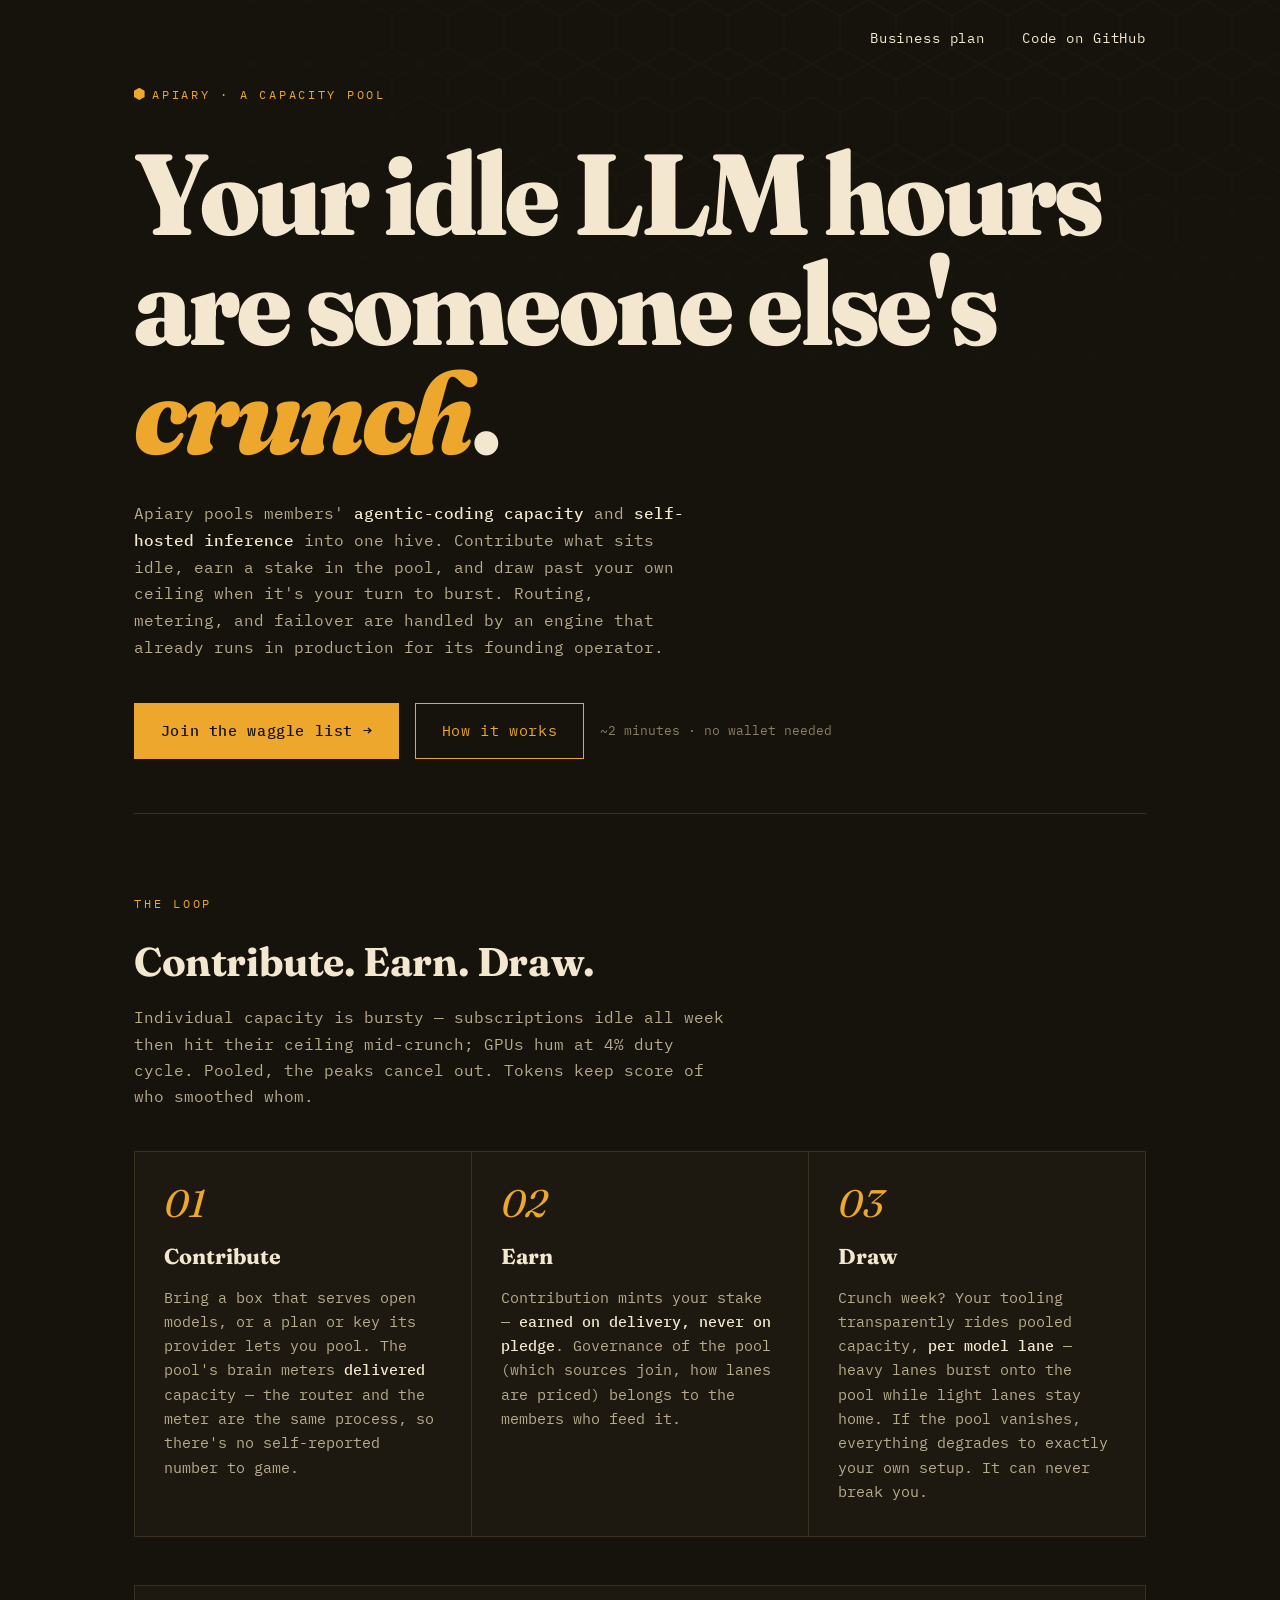
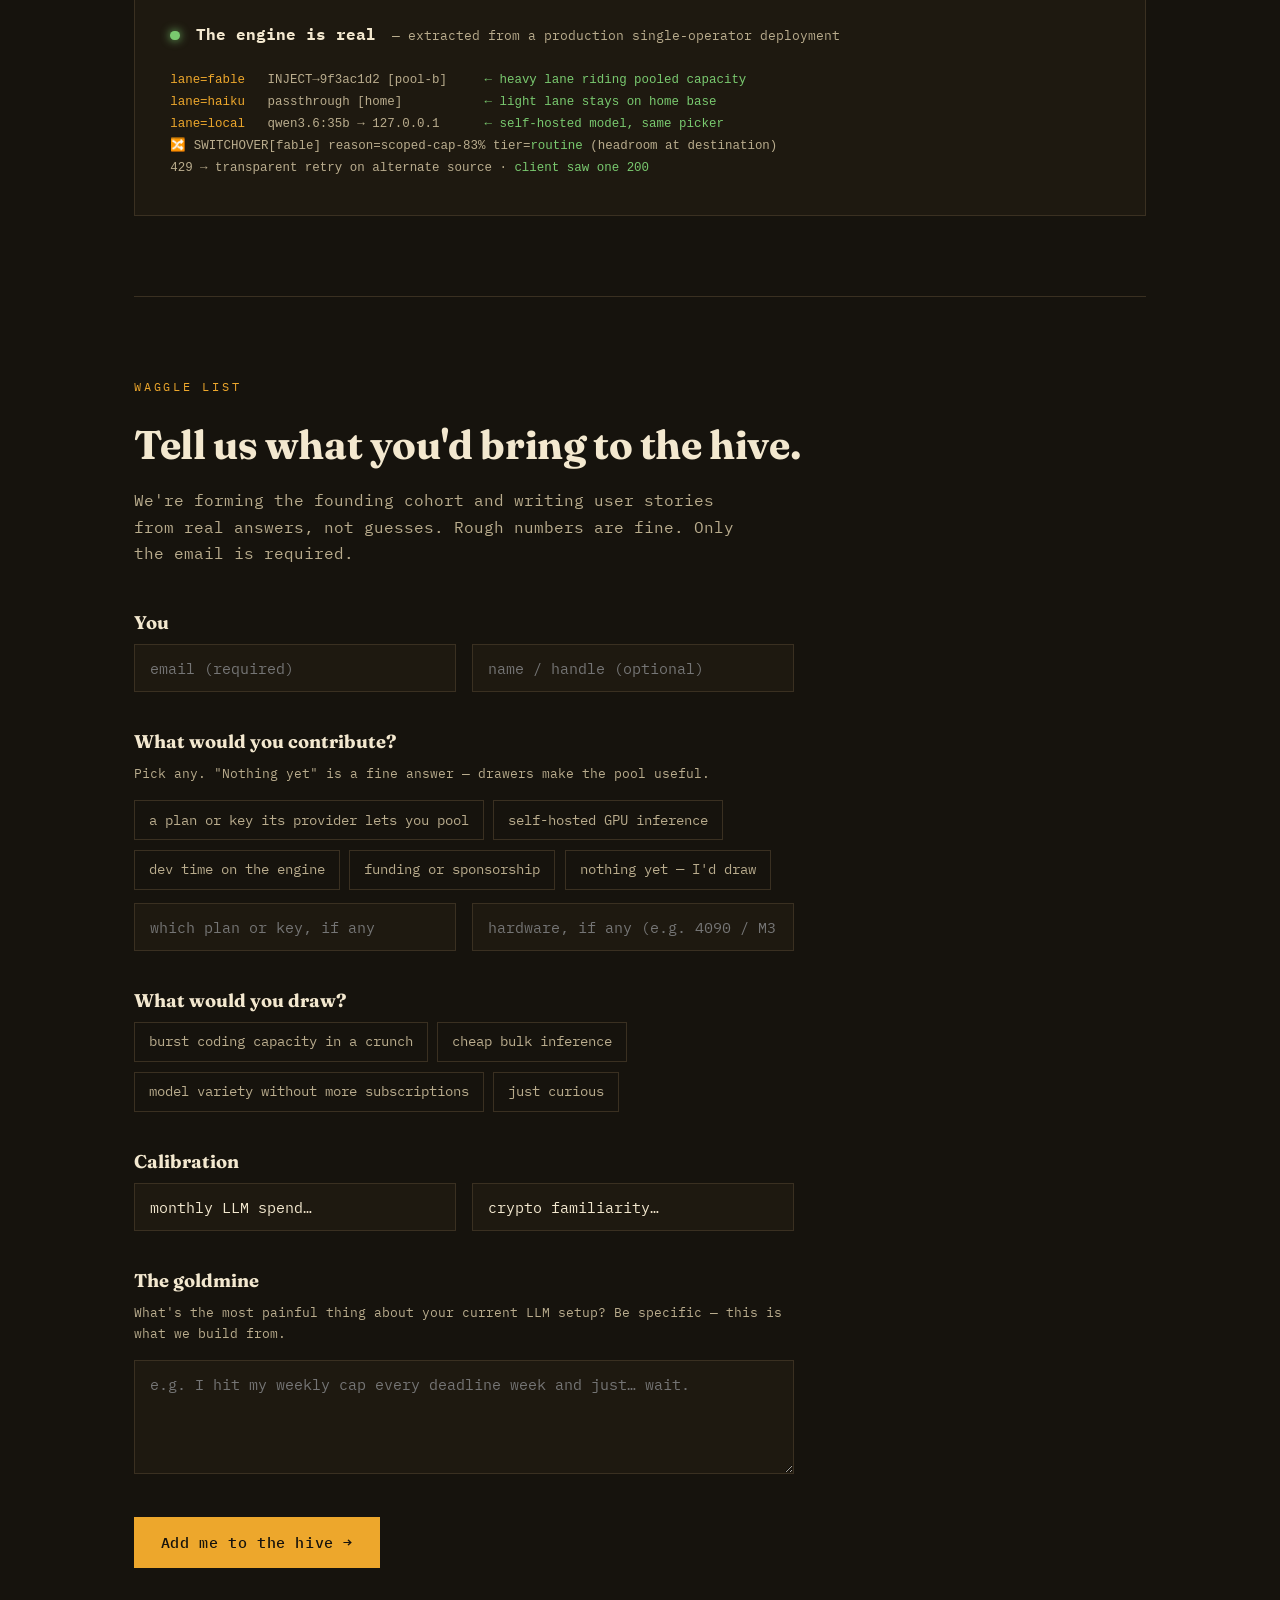
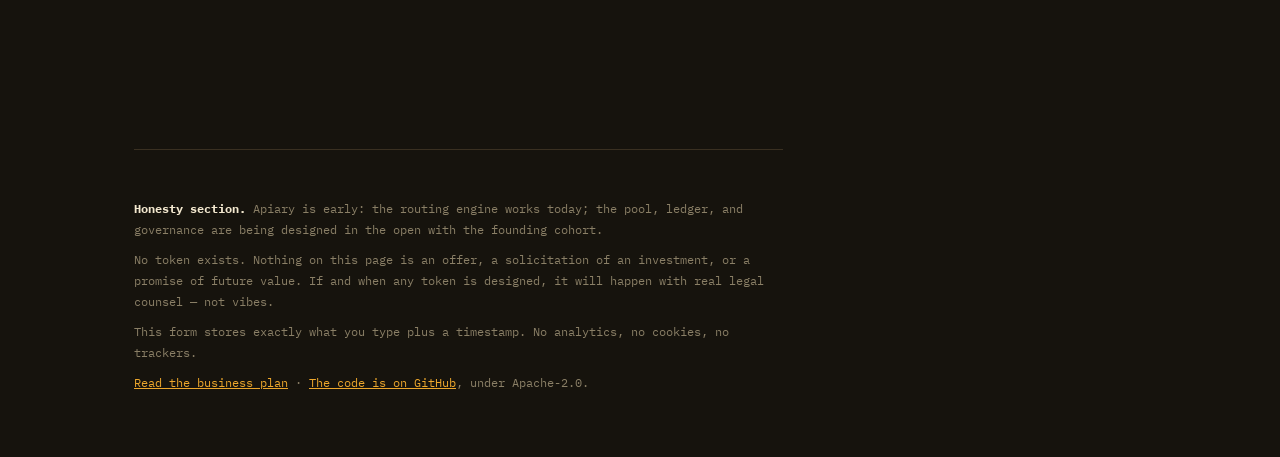
==== site/static/index.html @ db89cf35 "site: a link-preview card for each page, molten honey on dark comb Home and the business plan each g" ====
<!doctype html>
<html lang="en">
<head>
<meta charset="utf-8">
<meta name="viewport" content="width=device-width, initial-scale=1">
<title>Apiary — pooled LLM capacity, owned by the hive</title>
<meta name="description" content="Contribute agentic-coding capacity or self-hosted inference. Earn a stake in the pool. Draw when you need to burst.">
<link rel="canonical" href="https://apiary.wtf/">
<meta property="og:site_name" content="Apiary">
<meta property="og:url" content="https://apiary.wtf/">
<meta property="og:title" content="Apiary — pooled LLM capacity, owned by the hive">
<meta property="og:description" content="Contribute agentic-coding capacity or self-hosted inference. Earn a stake in the pool. Draw when you need to burst.">
<meta property="og:type" content="website">
<meta property="og:image" content="https://apiary.wtf/og/home.jpg">
<meta property="og:image:width" content="1200">
<meta property="og:image:height" content="630">
<meta property="og:image:alt" content="“Your idle LLM hours are someone else’s crunch.” Apiary, over molten honey pouring through a dark honeycomb.">
<meta name="twitter:card" content="summary_large_image">
<link rel="preconnect" href="https://fonts.googleapis.com">
<link rel="preconnect" href="https://fonts.gstatic.com" crossorigin>
<link href="https://fonts.googleapis.com/css2?family=Fraunces:opsz,wght,SOFT,WONK@9..144,400..900,50,1&family=IBM+Plex+Mono:ital,wght@0,400;0,500;1,400&display=swap" rel="stylesheet">
<link rel="icon" href="data:image/svg+xml,<svg xmlns='http://www.w3.org/2000/svg' viewBox='0 0 100 100'><polygon points='50 3 93 27 93 73 50 97 7 73 7 27' fill='%23eda72c'/></svg>">
<style>
:root{
  --wax:#16130d;
  --comb:#1e1910;
  --line:#3a3021;
  --honey:#eda72c;
  --honey-hot:#ffc65c;
  --cream:#f3e8cf;
  --cream-dim:#b9ac8d;
  --danger:#e0603a;
  --mono:"IBM Plex Mono",ui-monospace,monospace;
  --serif:"Fraunces",Georgia,serif;
}
*{box-sizing:border-box;margin:0;padding:0}
html{scroll-behavior:smooth}
body{
  background:var(--wax);
  color:var(--cream);
  font-family:var(--mono);
  font-size:16px;
  line-height:1.65;
  -webkit-font-smoothing:antialiased;
  overflow-x:hidden;
}
/* faint honeycomb field behind everything */
body::before{
  content:"";position:fixed;inset:0;z-index:0;pointer-events:none;
  background-image:url("data:image/svg+xml,%3Csvg xmlns='http://www.w3.org/2000/svg' width='56' height='97' viewBox='0 0 56 97'%3E%3Cg fill='none' stroke='%23eda72c' stroke-opacity='0.055' stroke-width='1'%3E%3Cpath d='M28 0 56 16v32L28 64 0 48V16zM28 64l28 16v32M28 64 0 80v32'/%3E%3C/g%3E%3C/svg%3E");
  background-size:56px 97px;
  mask-image:radial-gradient(120% 90% at 70% 0%,#000 0%,transparent 70%);
  -webkit-mask-image:radial-gradient(120% 90% at 70% 0%,#000 0%,transparent 70%);
}
main{position:relative;z-index:1;max-width:1060px;margin:0 auto;padding:0 24px}
a{color:var(--honey)}
::selection{background:var(--honey);color:var(--wax)}

/* ---------- hero ---------- */
header{padding:9vh 0 6vh;position:relative}
.top-links{position:absolute;top:1.05rem;right:0;display:flex;gap:2.3rem}
.top-links a{color:var(--cream);text-decoration:none;font-size:.9rem;letter-spacing:.06em;padding:.6rem 0;white-space:nowrap}
.top-links a:hover{color:var(--honey)}
@media(max-width:640px){.top-links{gap:1.4rem}}
@media(max-width:400px){.top-links{gap:1rem}.top-links a{font-size:.8rem}}
.kicker{
  display:inline-flex;align-items:center;gap:.6em;
  font-size:.78rem;letter-spacing:.22em;text-transform:uppercase;color:var(--honey);
  margin-bottom:2.2rem;
}
.kicker::before{content:"";display:inline-block;width:.85em;height:.98em;
  background:var(--honey);
  clip-path:polygon(50% 0,100% 25%,100% 75%,50% 100%,0 75%,0 25%);}
h1{
  font-family:var(--serif);
  font-variation-settings:"opsz" 144,"SOFT" 50,"WONK" 1;
  font-weight:850;
  font-size:clamp(3.4rem,9.5vw,7.2rem);
  line-height:.95;letter-spacing:-.02em;
  color:var(--cream);
}
h1 em{font-style:italic;color:var(--honey)}
.sub{
  max-width:34em;margin-top:2rem;color:var(--cream-dim);font-size:1.02rem;
}
.sub strong{color:var(--cream);font-weight:500}
.cta-row{margin-top:2.6rem;display:flex;gap:1rem;flex-wrap:wrap;align-items:center}
.btn{
  font-family:var(--mono);font-size:.95rem;letter-spacing:.04em;
  padding:.95em 1.7em;border:1px solid var(--honey);cursor:pointer;
  text-decoration:none;display:inline-block;
  transition:transform .15s ease,box-shadow .15s ease,background .15s ease;
}
.btn-fill{background:var(--honey);color:var(--wax);font-weight:500}
.btn-fill:hover{background:var(--honey-hot);transform:translateY(-2px);box-shadow:0 6px 24px rgba(237,167,44,.28)}
.btn-ghost{color:var(--honey);background:transparent}
.btn-ghost:hover{background:rgba(237,167,44,.08)}
.hero-note{font-size:.8rem;color:var(--smoke, #8a7f66)}

/* staggered reveal */
.reveal{opacity:0;transform:translateY(14px);animation:rise .7s cubic-bezier(.2,.7,.2,1) forwards}
@keyframes rise{to{opacity:1;transform:none}}
.d1{animation-delay:.05s}.d2{animation-delay:.18s}.d3{animation-delay:.31s}.d4{animation-delay:.44s}

/* ---------- section scaffolding ---------- */
section{padding:5rem 0;border-top:1px solid var(--line)}
h2{
  font-family:var(--serif);font-weight:700;font-size:clamp(1.7rem,3.6vw,2.5rem);
  letter-spacing:-.01em;margin-bottom:.6rem;
}
.section-tag{font-size:.72rem;letter-spacing:.24em;text-transform:uppercase;color:var(--honey);margin-bottom:1rem}
.lede{color:var(--cream-dim);max-width:38em;margin-bottom:2.6rem}

/* ---------- how it works: three cells ---------- */
.cells{display:grid;grid-template-columns:repeat(auto-fit,minmax(260px,1fr));gap:1px;background:var(--line);border:1px solid var(--line)}
.cell{background:var(--comb);padding:2rem 1.8rem;position:relative;transition:background .2s}
.cell:hover{background:#241d11}
.cell .num{
  font-family:var(--serif);font-style:italic;font-size:2.4rem;color:var(--honey);
  line-height:1;display:block;margin-bottom:1rem;
}
.cell h3{font-family:var(--serif);font-size:1.35rem;font-weight:700;margin-bottom:.7rem}
.cell p{font-size:.92rem;color:var(--cream-dim)}
.cell p b{color:var(--cream);font-weight:500}

/* ---------- engine strip ---------- */
.engine{background:var(--comb);border:1px solid var(--line);padding:2.2rem;margin-top:3rem}
.engine-head{display:flex;align-items:baseline;gap:1em;flex-wrap:wrap;margin-bottom:1.4rem}
.engine-head .led{width:.6em;height:.6em;border-radius:50%;background:#79c96f;box-shadow:0 0 10px #79c96f;display:inline-block;animation:pulse 2.4s infinite}
@keyframes pulse{50%{opacity:.45}}
.engine pre{
  font-size:.78rem;line-height:1.75;color:var(--cream-dim);overflow-x:auto;
}
.engine pre b{color:var(--honey);font-weight:500}
.engine pre i{color:#79c96f;font-style:normal}

/* ---------- form ---------- */
form{max-width:660px}
fieldset{border:0;margin-bottom:2.2rem}
legend{
  font-family:var(--serif);font-size:1.15rem;font-weight:700;margin-bottom:.35rem;color:var(--cream);
}
.hint{font-size:.8rem;color:var(--cream-dim);margin-bottom:1rem}
input[type=email],input[type=text],textarea,select{
  width:100%;background:var(--comb);border:1px solid var(--line);color:var(--cream);
  font-family:var(--mono);font-size:.95rem;padding:.85em 1em;outline:none;
  transition:border-color .15s;border-radius:0;appearance:none;
}
textarea{min-height:7.5em;resize:vertical}
input:focus,textarea:focus,select:focus{border-color:var(--honey)}
.choices{display:flex;flex-wrap:wrap;gap:.6rem}
.choices label{
  border:1px solid var(--line);padding:.55em 1em;cursor:pointer;font-size:.87rem;
  color:var(--cream-dim);user-select:none;transition:all .12s;display:inline-flex;gap:.5em;align-items:center;
}
.choices label:hover{border-color:var(--honey);color:var(--cream)}
.choices input{position:absolute;opacity:0;pointer-events:none}
.choices label:has(input:checked){background:var(--honey);border-color:var(--honey);color:var(--wax);font-weight:500}
.grid2{display:grid;grid-template-columns:1fr 1fr;gap:1rem}
@media(max-width:640px){.grid2{grid-template-columns:1fr}}
.form-msg{margin-top:1rem;font-size:.9rem;min-height:1.5em}
.form-msg.err{color:var(--danger)}
.form-msg.ok{color:#79c96f}
.hp{position:absolute;left:-9999px;opacity:0}

/* thanks card swap */
#thanks{display:none;border:1px solid var(--honey);background:var(--comb);padding:2.4rem;max-width:660px}
#thanks h3{font-family:var(--serif);font-size:1.6rem;color:var(--honey);margin-bottom:.8rem}
#thanks p{color:var(--cream-dim)}

/* ---------- footer ---------- */
footer{border-top:1px solid var(--line);padding:3rem 0 4rem;margin-top:4rem;font-size:.78rem;color:#8a7f66;max-width:52em}
footer p+p{margin-top:.8em}
</style>
</head>
<body>
<main>
  <header>
    <nav class="top-links reveal d1" aria-label="Site">
      <a href="/plan/">Business plan</a>
      <a href="https://github.com/antialias/apiary">Code on GitHub</a>
    </nav>
    <div class="kicker reveal d1">apiary · a capacity pool</div>
    <h1 class="reveal d2">Your idle LLM hours are someone else's <em>crunch</em>.</h1>
    <p class="sub reveal d3">
      Apiary pools members' <strong>agentic-coding capacity</strong> and
      <strong>self-hosted inference</strong> into one hive. Contribute what
      sits idle, earn a stake in the pool, and draw past your own ceiling when
      it's your turn to burst. Routing, metering, and failover are handled by
      an engine that already runs in production for its founding operator.
    </p>
    <div class="cta-row reveal d4">
      <a class="btn btn-fill" href="#join">Join the waggle list →</a>
      <a class="btn btn-ghost" href="#how">How it works</a>
      <span class="hero-note">~2 minutes · no wallet needed</span>
    </div>
  </header>

  <section id="how">
    <div class="section-tag">the loop</div>
    <h2>Contribute. Earn. Draw.</h2>
    <p class="lede">Individual capacity is bursty — subscriptions idle all week
    then hit their ceiling mid-crunch; GPUs hum at 4% duty cycle. Pooled, the
    peaks cancel out. Tokens keep score of who smoothed whom.</p>
    <div class="cells">
      <div class="cell">
        <span class="num">01</span>
        <h3>Contribute</h3>
        <p>Bring a box that serves open models, or a plan or key its provider lets you pool.
        The pool's brain meters <b>delivered</b> capacity — the router and the
        meter are the same process, so there's no self-reported number to game.</p>
      </div>
      <div class="cell">
        <span class="num">02</span>
        <h3>Earn</h3>
        <p>Contribution mints your stake — <b>earned on delivery, never on
        pledge</b>. Governance of the pool (which sources join, how lanes are
        priced) belongs to the members who feed it.</p>
      </div>
      <div class="cell">
        <span class="num">03</span>
        <h3>Draw</h3>
        <p>Crunch week? Your tooling transparently rides pooled capacity,
        <b>per model lane</b> — heavy lanes burst onto the pool while light
        lanes stay home. If the pool vanishes, everything degrades to exactly
        your own setup. It can never break you.</p>
      </div>
    </div>

    <div class="engine">
      <div class="engine-head">
        <span class="led"></span>
        <strong>The engine is real</strong>
        <span style="color:var(--cream-dim);font-size:.8rem">— extracted from a production single-operator deployment</span>
      </div>
      <pre>
<b>lane=fable</b>   INJECT→9f3ac1d2 [pool-b]     <i>← heavy lane riding pooled capacity</i>
<b>lane=haiku</b>   passthrough [home]           <i>← light lane stays on home base</i>
<b>lane=local</b>   qwen3.6:35b → 127.0.0.1      <i>← self-hosted model, same picker</i>
🔀 SWITCHOVER[fable] reason=scoped-cap-83% tier=<i>routine</i> (headroom at destination)
429 → transparent retry on alternate source · <i>client saw one 200</i></pre>
    </div>
  </section>

  <section id="join">
    <div class="section-tag">waggle list</div>
    <h2>Tell us what you'd bring to the hive.</h2>
    <p class="lede">We're forming the founding cohort and writing user stories
    from real answers, not guesses. Rough numbers are fine. Only the email is
    required.</p>

    <form id="f" novalidate>
      <fieldset>
        <legend>You</legend>
        <div class="grid2">
          <input type="email" name="email" placeholder="email (required)" required autocomplete="email">
          <input type="text" name="handle" placeholder="name / handle (optional)">
        </div>
        <input class="hp" type="text" name="website" tabindex="-1" autocomplete="off">
      </fieldset>

      <fieldset>
        <legend>What would you contribute?</legend>
        <p class="hint">Pick any. "Nothing yet" is a fine answer — drawers make the pool useful.</p>
        <div class="choices" data-name="contribute">
          <label><input type="checkbox" value="coding-plan">a plan or key its provider lets you pool</label>
          <label><input type="checkbox" value="gpu">self-hosted GPU inference</label>
          <label><input type="checkbox" value="dev-time">dev time on the engine</label>
          <label><input type="checkbox" value="funding">funding or sponsorship</label>
          <label><input type="checkbox" value="none">nothing yet — I'd draw</label>
        </div>
        <div class="grid2" style="margin-top:.8rem">
          <input type="text" name="plan_tier" placeholder="which plan or key, if any">
          <input type="text" name="hardware" placeholder="hardware, if any (e.g. 4090 / M3 Max 48GB)">
        </div>
      </fieldset>

      <fieldset>
        <legend>What would you draw?</legend>
        <div class="choices" data-name="draw">
          <label><input type="checkbox" value="burst-coding">burst coding capacity in a crunch</label>
          <label><input type="checkbox" value="bulk-inference">cheap bulk inference</label>
          <label><input type="checkbox" value="model-variety">model variety without more subscriptions</label>
          <label><input type="checkbox" value="curious">just curious</label>
        </div>
      </fieldset>

      <fieldset>
        <legend>Calibration</legend>
        <div class="grid2">
          <select name="spend">
            <option value="">monthly LLM spend…</option>
            <option>$0</option><option>&lt;$25</option><option>$25–100</option>
            <option>$100–300</option><option>$300+</option>
          </select>
          <select name="crypto">
            <option value="">crypto familiarity…</option>
            <option>none — and keep it that way</option>
            <option>held some, never used a dapp</option>
            <option>comfortable with wallets</option>
            <option>I deploy contracts</option>
          </select>
        </div>
      </fieldset>

      <fieldset>
        <legend>The goldmine</legend>
        <p class="hint">What's the most painful thing about your current LLM setup? Be specific — this is what we build from.</p>
        <textarea name="pain" placeholder="e.g. I hit my weekly cap every deadline week and just… wait."></textarea>
      </fieldset>

      <button class="btn btn-fill" type="submit">Add me to the hive →</button>
      <div class="form-msg" id="msg" role="status"></div>
    </form>

    <div id="thanks">
      <h3>You're on the list. 🐝</h3>
      <p>We'll write to you when the founding cohort forms. Until then, the
      engine keeps humming — and your answers just became a user story.</p>
    </div>
  </section>

  <footer>
    <p><strong style="color:var(--cream)">Honesty section.</strong> Apiary is
    early: the routing engine works today; the pool, ledger, and governance are
    being designed in the open with the founding cohort.</p>
    <p>No token exists. Nothing on this page is an offer, a solicitation of an
    investment, or a promise of future value. If and when any token is
    designed, it will happen with real legal counsel — not vibes.</p>
    <p>This form stores exactly what you type plus a timestamp. No analytics,
    no cookies, no trackers.</p>
    <p><a href="/plan/">Read the business plan</a> · <a href="https://github.com/antialias/apiary">The code is on GitHub</a>, under Apache-2.0.</p>
  </footer>
</main>

<script>
const f=document.getElementById('f'),msg=document.getElementById('msg');
// A link like /?want=gpu#join (from the plan page) ticks that choice.
const want=new URLSearchParams(location.search).get('want');
if(want){const box=f.querySelector(`.choices input[value="${CSS.escape(want)}"]`);if(box)box.checked=true}
f.addEventListener('submit',async e=>{
  e.preventDefault();msg.className='form-msg';msg.textContent='';
  const fd=new FormData(f);
  const checks=n=>[...f.querySelectorAll(`[data-name=${n}] input:checked`)].map(i=>i.value);
  const body={
    email:fd.get('email')||'',handle:fd.get('handle')||'',
    contribute:checks('contribute'),draw:checks('draw'),
    plan_tier:fd.get('plan_tier')||'',hardware:fd.get('hardware')||'',
    spend:fd.get('spend')||'',crypto:fd.get('crypto')||'',
    pain:fd.get('pain')||'',website:fd.get('website')||''
  };
  if(!/.+@.+\..+/.test(body.email)){msg.textContent='a real email is the one thing we need';msg.classList.add('err');return}
  try{
    const r=await fetch('/signup',{method:'POST',headers:{'Content-Type':'application/json'},body:JSON.stringify(body)});
    if(r.status===201||r.status===202){f.style.display='none';document.getElementById('thanks').style.display='block';
      document.getElementById('thanks').scrollIntoView({behavior:'smooth',block:'center'});}
    else{msg.textContent=await r.text()||'something went sideways — try again';msg.classList.add('err')}
  }catch(_){msg.textContent='network hiccup — try again';msg.classList.add('err')}
});
</script>
</body>
</html>
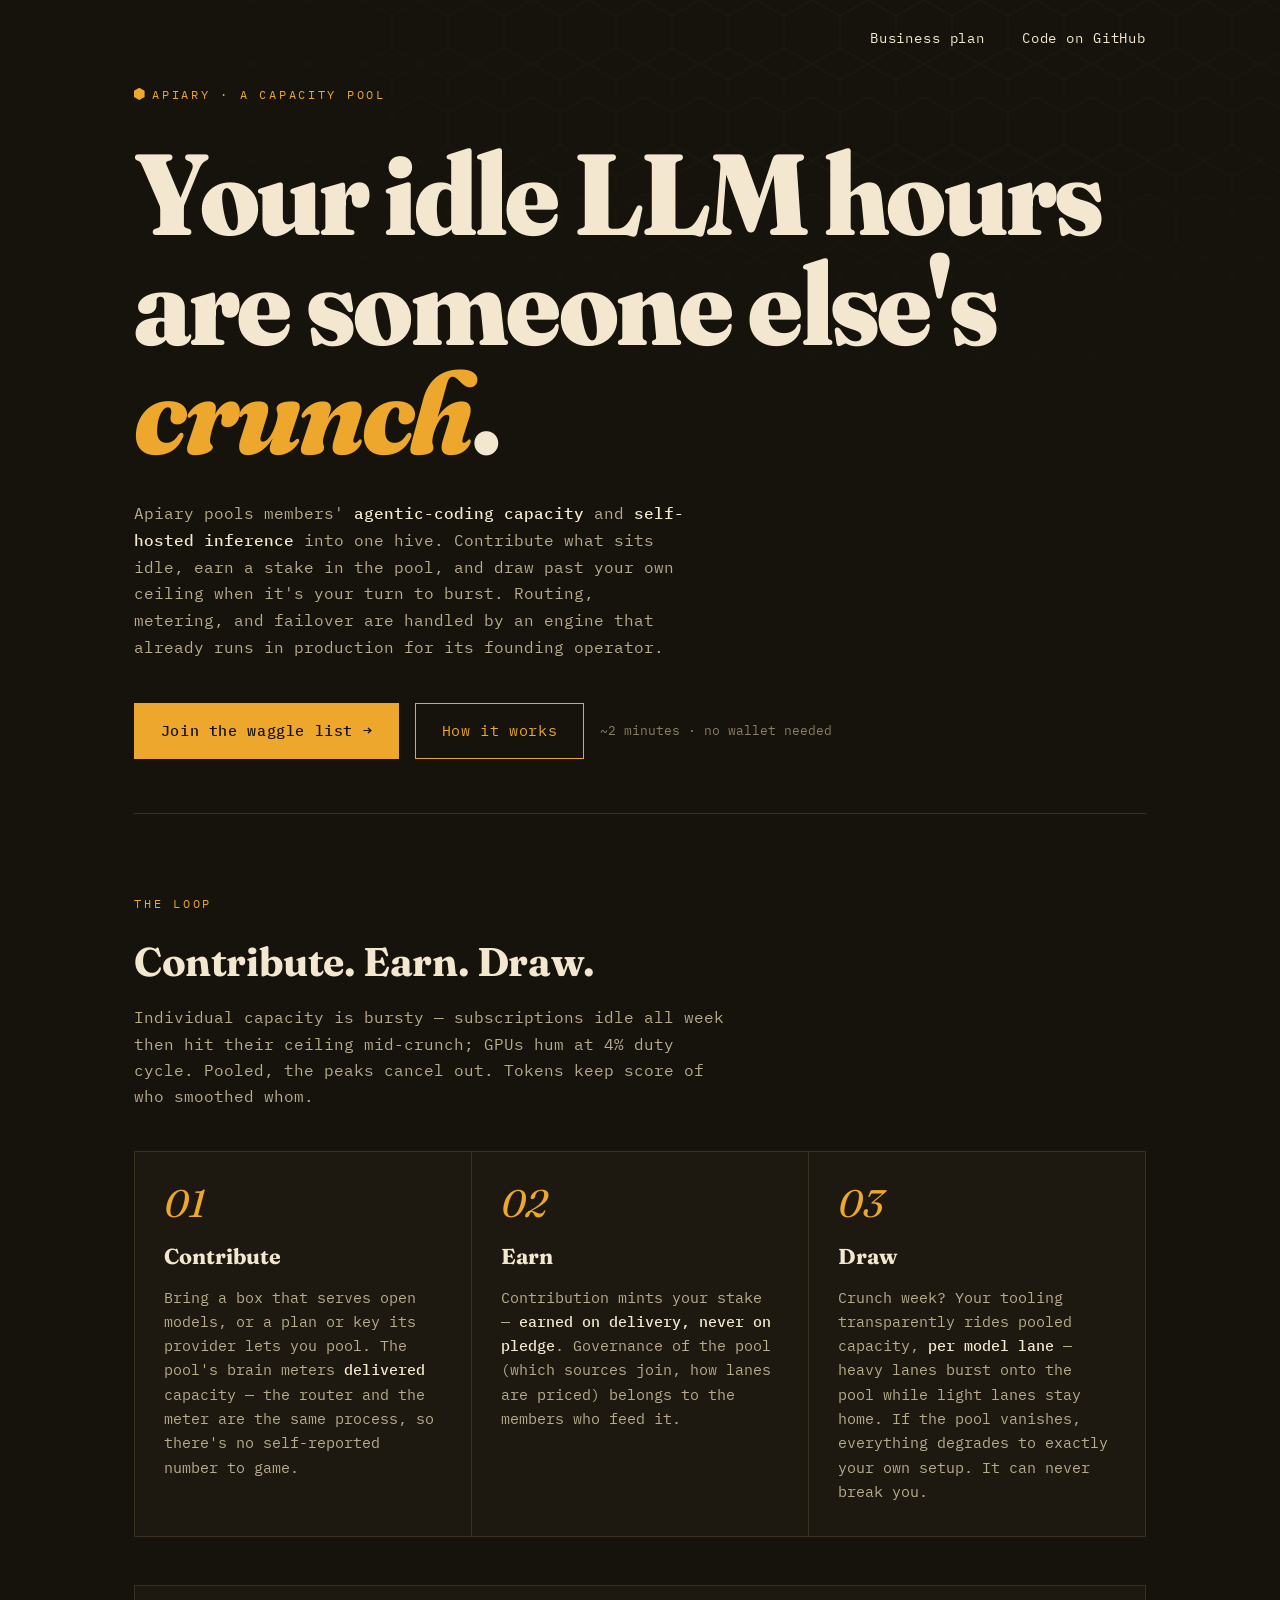
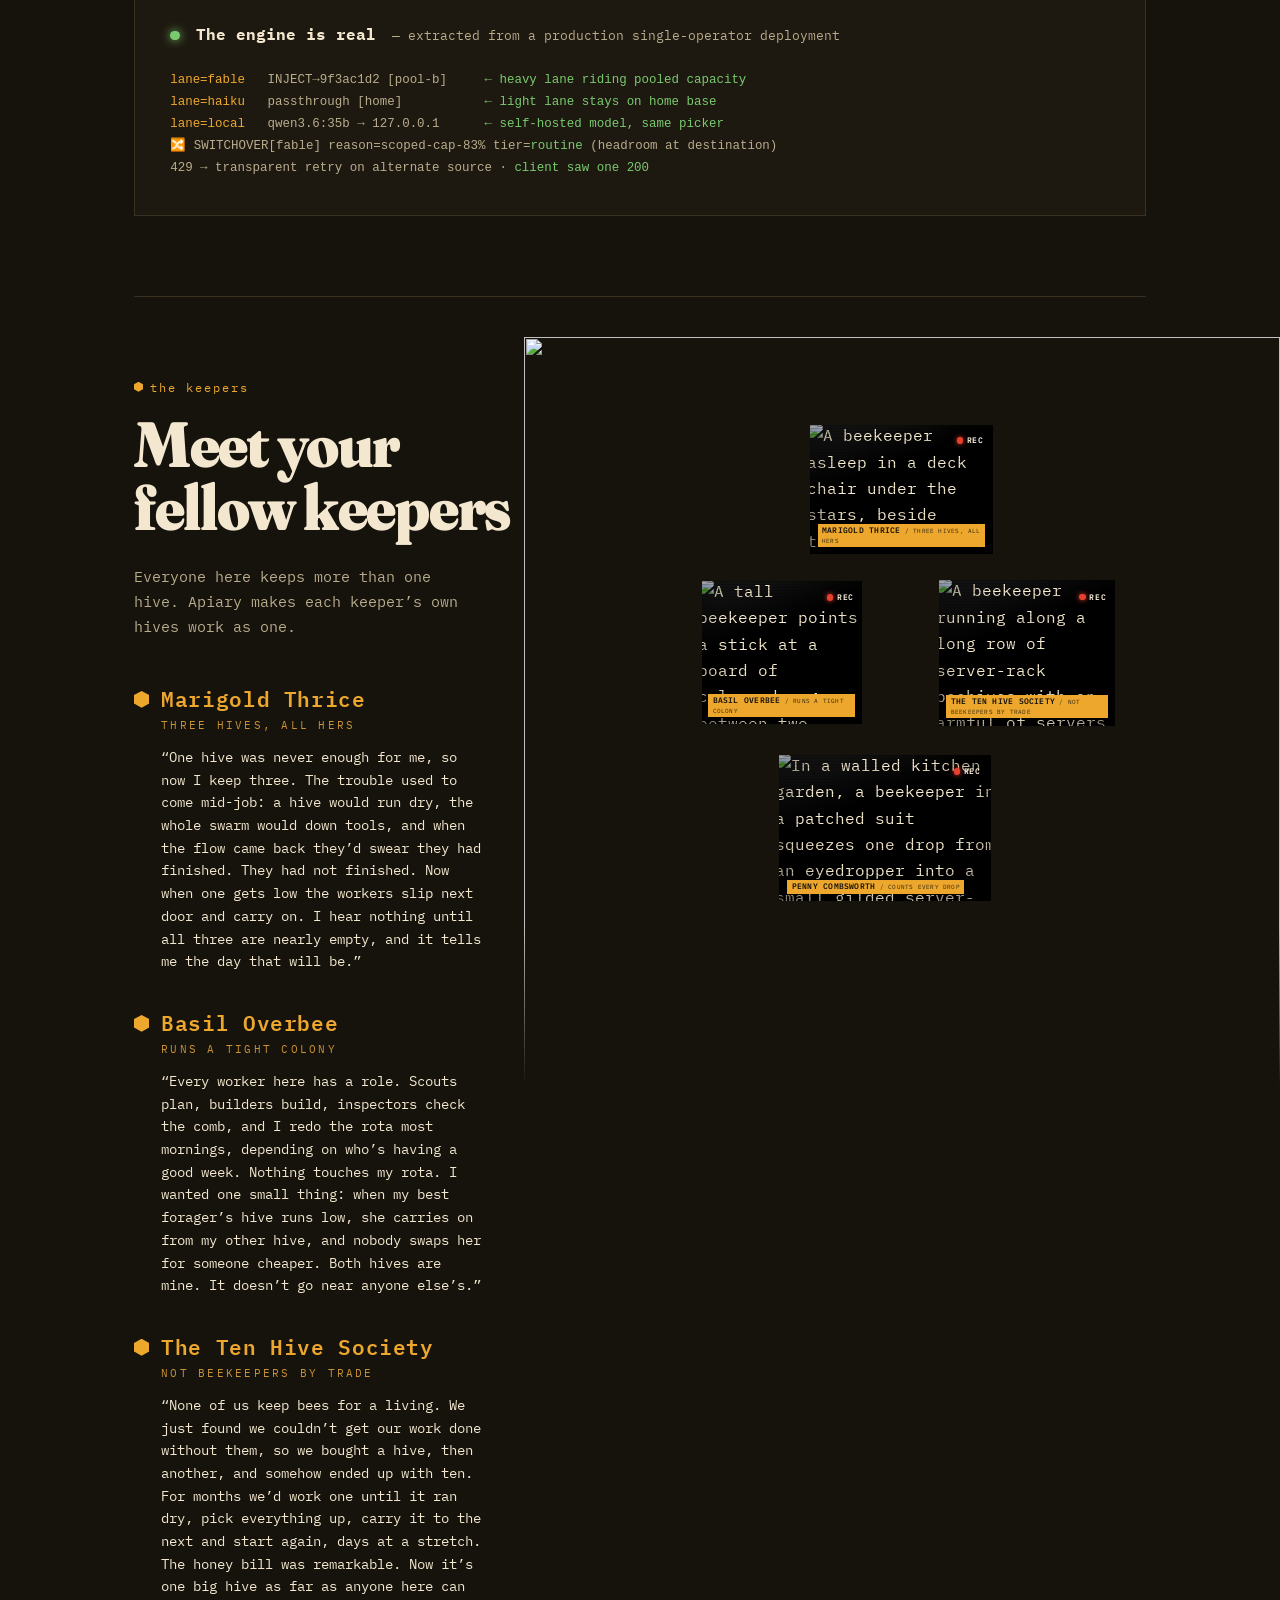
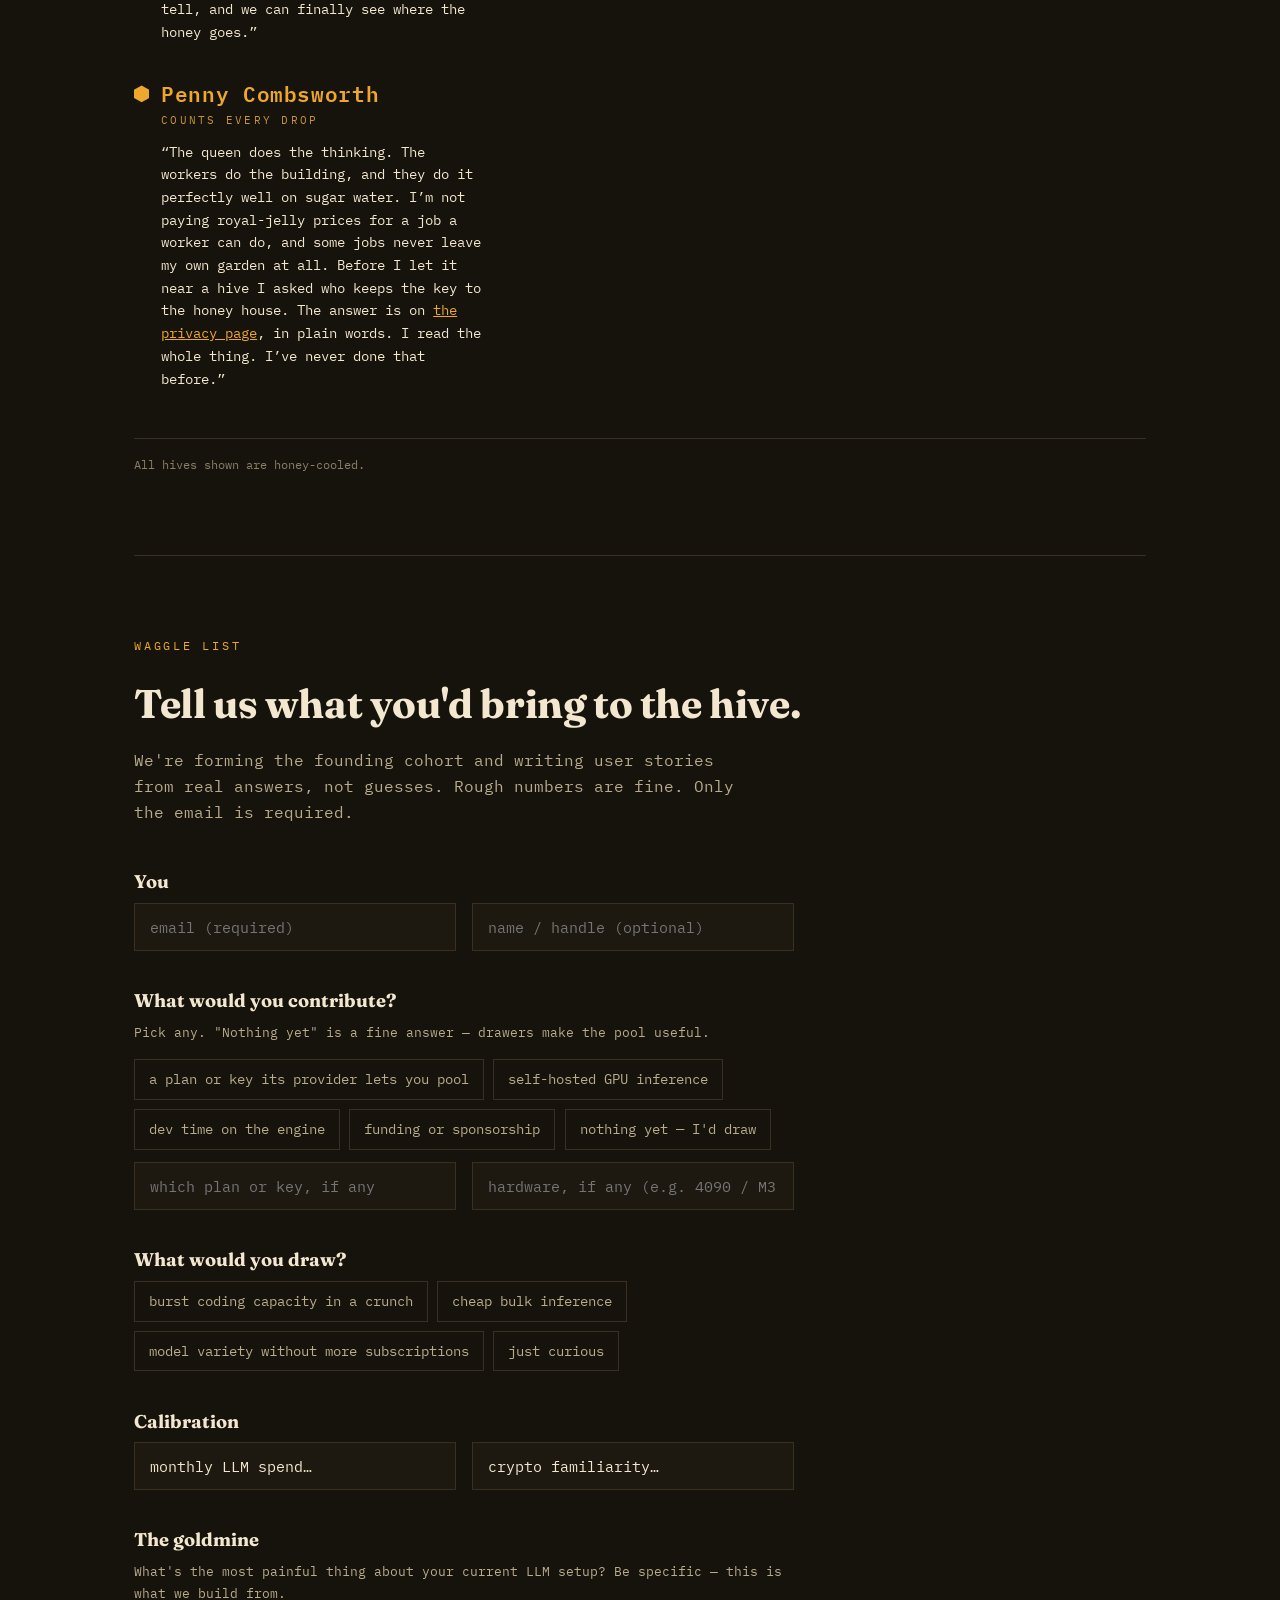
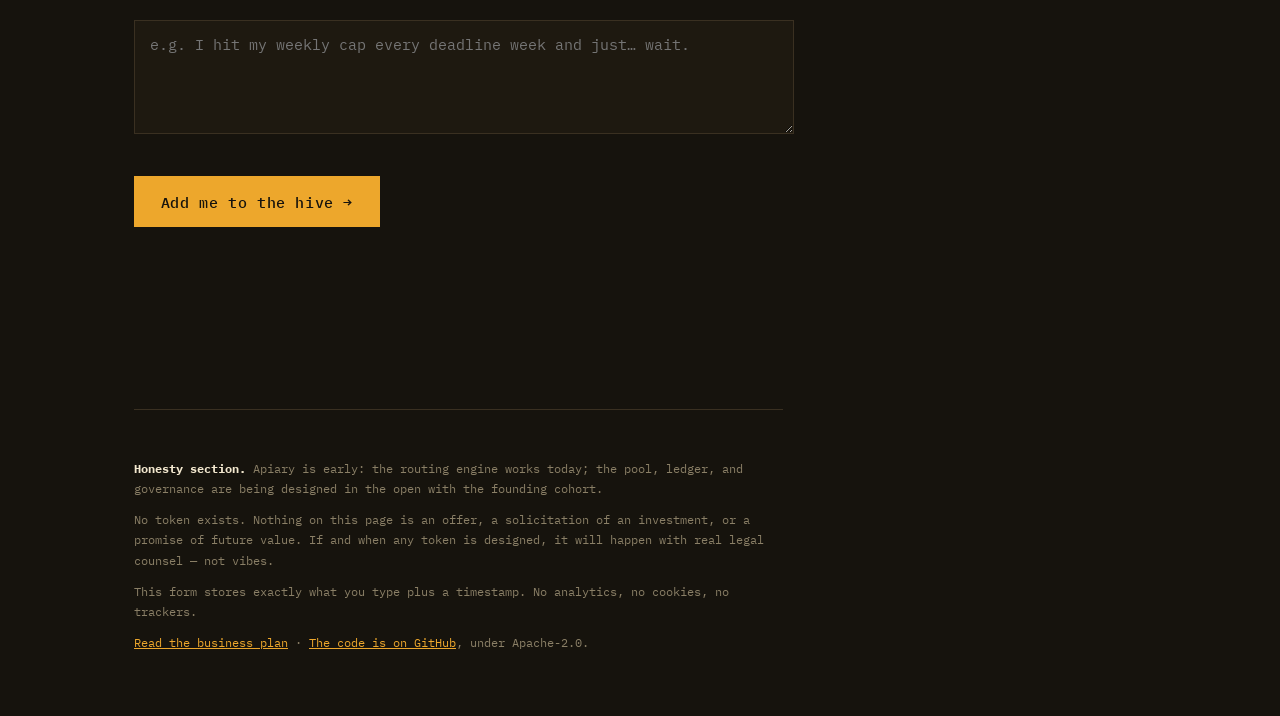
==== commit 162c2556: "site: meet your fellow keepers, on a hive-cam sculpture A new section on the landing page introduces" ====
--- a/site/static/index.html
+++ b/site/static/index.html
@@ -18,7 +18,7 @@
 <meta name="twitter:card" content="summary_large_image">
 <link rel="preconnect" href="https://fonts.googleapis.com">
 <link rel="preconnect" href="https://fonts.gstatic.com" crossorigin>
-<link href="https://fonts.googleapis.com/css2?family=Fraunces:opsz,wght,SOFT,WONK@9..144,400..900,50,1&family=IBM+Plex+Mono:ital,wght@0,400;0,500;1,400&display=swap" rel="stylesheet">
+<link href="https://fonts.googleapis.com/css2?family=Fraunces:opsz,wght,SOFT,WONK@9..144,400..900,50,1&family=IBM+Plex+Mono:ital,wght@0,400;0,500;0,600;1,400&display=swap" rel="stylesheet">
 <link rel="icon" href="data:image/svg+xml,<svg xmlns='http://www.w3.org/2000/svg' viewBox='0 0 100 100'><polygon points='50 3 93 27 93 73 50 97 7 73 7 27' fill='%23eda72c'/></svg>">
 <style>
 :root{
@@ -133,6 +133,61 @@
 }
 .engine pre b{color:var(--honey);font-weight:500}
 .engine pre i{color:#79c96f;font-style:normal}
+
+/* ---------- keepers: the hive-cam sculpture ---------- */
+.hivecam{--bleed:max(24px,calc(50vw - 506px));display:grid;grid-template-columns:minmax(0,36fr) minmax(0,64fr);
+  grid-template-areas:"head art" "list art";column-gap:2.5rem;margin-inline:calc(50% - 50vw);padding-inline:var(--bleed);overflow-x:clip}
+.hivecam-head{grid-area:head;position:relative;z-index:4}
+.hivecam .section-tag{display:flex;align-items:center;gap:.6em;text-transform:none;letter-spacing:.16em;font-size:.78rem}
+.hex-dot{display:inline-block;width:.72em;height:.8em;background:var(--honey);clip-path:polygon(50% 0,100% 25%,100% 75%,50% 100%,0 75%,0 25%)}
+.hivecam h2{white-space:nowrap;font-size:clamp(2.7rem,5vw,6rem);font-weight:850;font-variation-settings:"opsz" 144,"SOFT" 50,"WONK" 0;
+  line-height:.98;letter-spacing:-.02em;margin-bottom:1.6rem}
+.hivecam .lede{font-size:.95rem;margin-bottom:2.8rem;max-width:30em}
+.keeper-list{grid-area:list;list-style:none;margin:0;padding:0 0 1rem;display:grid;gap:2.2rem;align-content:start}
+.keeper-list li{position:relative;padding-left:1.7rem}
+.keeper-list li::before{content:"";position:absolute;left:0;top:.42rem;width:.95rem;height:1.05rem;background:var(--honey);
+  clip-path:polygon(50% 0,100% 25%,100% 75%,50% 100%,0 75%,0 25%)}
+.keeper-list h3{font-family:var(--mono);font-weight:600;font-size:1.3rem;line-height:1.35;letter-spacing:.03em;color:var(--honey)}
+.keeper-list .role{margin-top:.25rem;font-size:.7rem;letter-spacing:.2em;text-transform:uppercase;color:#c99234}
+.keeper-list blockquote{margin-top:.7rem;font-size:.86rem;line-height:1.65;color:var(--cream);max-width:36em}
+.keeper-list blockquote a{color:var(--honey)}
+/* the sculpture: photos sit under the art, in the screen holes; captions sit over it */
+.skep{grid-area:art;position:sticky;top:1rem;align-self:start;justify-self:start;margin:-2.5rem calc(-1 * var(--bleed)) 0 0;
+  width:min(calc(100% + var(--bleed)),calc(100vh - 2rem))}
+.skep-stage{position:relative;aspect-ratio:1;container-type:inline-size}
+.skep-art{position:absolute;inset:0;z-index:2;width:100%;height:100%;pointer-events:none;
+  -webkit-mask-image:linear-gradient(180deg,#000 78%,transparent 99%);mask-image:linear-gradient(180deg,#000 78%,transparent 99%)}
+.hc-shot,.hc-cap{position:absolute;left:var(--x);top:var(--y);width:var(--w);height:var(--h)}
+.hc-shot{z-index:1;overflow:hidden;background:#000}
+.hc-shot img{position:absolute;inset:-2%;width:104%;height:104%;max-width:none;object-fit:cover;object-position:var(--pos);filter:saturate(1.08) contrast(1.04)}
+.hc-shot::after{content:"";position:absolute;inset:0;
+  background:repeating-linear-gradient(180deg,rgba(0,0,0,.16) 0 1px,transparent 1px 3px),radial-gradient(ellipse at 50% 45%,transparent 55%,rgba(0,0,0,.5) 100%),
+  linear-gradient(160deg,rgba(255,255,255,.1),transparent 35%)}
+.hc-cap{z-index:3;pointer-events:none;font-family:var(--mono)}
+.hc-rec{position:absolute;top:7%;right:5%;display:flex;align-items:center;gap:.45em;font-size:max(8px,1.05cqw);font-weight:600;letter-spacing:.08em;color:#fff4e0}
+.hc-rec::before{content:"";width:.8em;height:.8em;border-radius:50%;background:#e8402f;box-shadow:0 0 .6em #e8402f;animation:hc-rec 1.6s steps(1) infinite}
+@keyframes hc-rec{50%{opacity:.15}}
+.hc-bottom{position:absolute;left:4%;right:4%;bottom:5%;display:flex;flex-direction:column;align-items:flex-start;gap:.3em}
+.hc-lower{max-width:100%;background:var(--honey);color:var(--wax);padding:.28em .6em .22em;
+  font-size:max(7.5px,.9cqw);letter-spacing:.03em;text-transform:uppercase;line-height:1.3}
+.hc-lower b{font-weight:600}
+.hc-lower span{font-size:.82em;opacity:.85}
+.hc-sub{align-self:stretch;background:rgba(10,8,5,.82);color:var(--cream);padding:.3em .55em;
+  font-size:max(8px,.92cqw);line-height:1.35}
+/* subtitles only where the screens are big enough to read them; the list carries every line */
+.hc-sub{display:none}
+@container (min-width:840px){.hc-sub{display:block}}
+.keepers-note{margin-top:2rem;padding-top:1rem;border-top:1px solid var(--line);font-size:.75rem;color:#8a7f66}
+@media(max-width:860px){
+  .hivecam{grid-template-columns:minmax(0,1fr);grid-template-areas:"head" "art" "list"}
+  .hivecam h2{white-space:normal;font-size:clamp(2.5rem,11vw,3.4rem)}
+  .skep{position:relative;top:0;justify-self:stretch;width:auto;margin:0 calc(-1 * var(--bleed) - 6vw) -6vw}
+  .hc-lower span{display:none}
+  .hivecam .lede{margin-bottom:1.6rem}
+  .hc-lower{font-size:max(7.5px,1.75cqw)}
+  .hc-rec{font-size:max(7px,1.8cqw)}
+}
+@media(prefers-reduced-motion:reduce){.hc-rec::before{animation:none}}
 
 /* ---------- form ---------- */
 form{max-width:660px}
@@ -242,6 +297,72 @@
     </div>
   </section>
 
+  <section id="keepers">
+    <div class="hivecam">
+      <div class="hivecam-head">
+        <div class="section-tag"><span class="hex-dot" aria-hidden="true"></span>the keepers</div>
+        <h2>Meet your<br>fellow keepers</h2>
+        <p class="lede">Everyone here keeps more than one hive. Apiary makes each keeper’s own hives work as one.</p>
+      </div>
+      <figure class="skep">
+        <div class="skep-stage">
+          <div class="hc-shot" style="--x:37.86%;--y:11.61%;--w:24.11%;--h:17.08%;--pos:50% 62%"><img src="/og/keepers/marigold.webp" width="960" height="960" loading="lazy" decoding="async" alt="A beekeeper asleep in a deck chair under the stars, beside three beehives built like server racks."></div>
+          <div class="hc-shot" style="--x:23.49%;--y:32.24%;--w:21.20%;--h:18.96%;--pos:50% 38%"><img src="/og/keepers/basil.webp" width="960" height="960" loading="lazy" decoding="async" alt="A tall beekeeper points a stick at a board of coloured pegs, between two server-rack beehives joined by a little bridge of marching bees."></div>
+          <div class="hc-shot" style="--x:54.90%;--y:32.19%;--w:23.28%;--h:19.22%;--pos:56% 42%"><img src="/og/keepers/society.webp" width="960" height="960" loading="lazy" decoding="async" alt="A beekeeper running along a long row of server-rack beehives with an armful of servers and honeycomb frames, past a tipped-over wheelbarrow."></div>
+          <div class="hc-shot" style="--x:33.70%;--y:55.26%;--w:28.07%;--h:19.32%;--pos:50% 56%"><img src="/og/keepers/penny.webp" width="960" height="960" loading="lazy" decoding="async" alt="In a walled kitchen garden, a beekeeper in a patched suit squeezes one drop from an eyedropper into a small gilded server-rack hive wearing a crown, while a watering can pours sugar water into a plain one."></div>
+          <img class="skep-art" src="/og/keepers/skep.webp" width="1440" height="1440" loading="lazy" decoding="async" alt="">
+          <div class="hc-cap" style="--x:37.86%;--y:11.61%;--w:24.11%;--h:17.08%;--pos:50% 62%" aria-hidden="true"><span class="hc-rec">REC</span><span class="hc-bottom"><span class="hc-lower"><b>Marigold Thrice</b><span> / three hives, all hers</span></span><span class="hc-sub">“One hive was never enough for me, so now I keep three.”</span></span></div>
+          <div class="hc-cap" style="--x:23.49%;--y:32.24%;--w:21.20%;--h:18.96%;--pos:50% 38%" aria-hidden="true"><span class="hc-rec">REC</span><span class="hc-bottom"><span class="hc-lower"><b>Basil Overbee</b><span> / runs a tight colony</span></span><span class="hc-sub">“Every worker here has a role. Scouts plan, builders build, inspectors check the comb, and I redo the rota most mornings.”</span></span></div>
+          <div class="hc-cap" style="--x:54.90%;--y:32.19%;--w:23.28%;--h:19.22%;--pos:56% 42%" aria-hidden="true"><span class="hc-rec">REC</span><span class="hc-bottom"><span class="hc-lower"><b>The Ten Hive Society</b><span> / not beekeepers by trade</span></span><span class="hc-sub">“None of us keep bees for a living. We bought a hive, then another, and somehow ended up with ten.”</span></span></div>
+          <div class="hc-cap" style="--x:33.70%;--y:55.26%;--w:28.07%;--h:19.32%;--pos:50% 56%" aria-hidden="true"><span class="hc-rec">REC</span><span class="hc-bottom"><span class="hc-lower"><b>Penny Combsworth</b><span> / counts every drop</span></span><span class="hc-sub">“The queen does the thinking. The workers do the building, and they do it perfectly well on sugar water.”</span></span></div>
+        </div>
+      </figure>
+      <ol class="keeper-list">
+        <li>
+          <h3>Marigold Thrice</h3>
+          <p class="role">three hives, all hers</p>
+          <blockquote>“One hive was never enough for me, so now I keep three. The trouble
+          used to come mid-job: a hive would run dry, the whole swarm would down
+          tools, and when the flow came back they’d swear they had finished. They
+          had not finished. Now when one gets low the workers slip next door and
+          carry on. I hear nothing until all three are nearly empty, and it tells
+          me the day that will be.”</blockquote>
+        </li>
+        <li>
+          <h3>Basil Overbee</h3>
+          <p class="role">runs a tight colony</p>
+          <blockquote>“Every worker here has a role. Scouts plan, builders build, inspectors
+          check the comb, and I redo the rota most mornings, depending on who’s
+          having a good week. Nothing touches my rota. I wanted one small thing:
+          when my best forager’s hive runs low, she carries on from my other
+          hive, and nobody swaps her for someone cheaper. Both hives are mine. It
+          doesn’t go near anyone else’s.”</blockquote>
+        </li>
+        <li>
+          <h3>The Ten Hive Society</h3>
+          <p class="role">not beekeepers by trade</p>
+          <blockquote>“None of us keep bees for a living. We just found we couldn’t get our
+          work done without them, so we bought a hive, then another, and somehow
+          ended up with ten. For months we’d work one until it ran dry, pick
+          everything up, carry it to the next and start again, days at a stretch.
+          The honey bill was remarkable. Now it’s one big hive as far as anyone
+          here can tell, and we can finally see where the honey goes.”</blockquote>
+        </li>
+        <li>
+          <h3>Penny Combsworth</h3>
+          <p class="role">counts every drop</p>
+          <blockquote>“The queen does the thinking. The workers do the building, and they do
+          it perfectly well on sugar water. I’m not paying royal-jelly prices for
+          a job a worker can do, and some jobs never leave my own garden at all.
+          Before I let it near a hive I asked who keeps the key to the honey
+          house. The answer is on <a href="https://apiary.wtf/privacy">the privacy page</a>,
+          in plain words. I read the whole thing. I’ve never done that before.”</blockquote>
+        </li>
+      </ol>
+    </div>
+    <p class="keepers-note">All hives shown are honey-cooled.</p>
+  </section>
+
   <section id="join">
     <div class="section-tag">waggle list</div>
     <h2>Tell us what you'd bring to the hive.</h2>
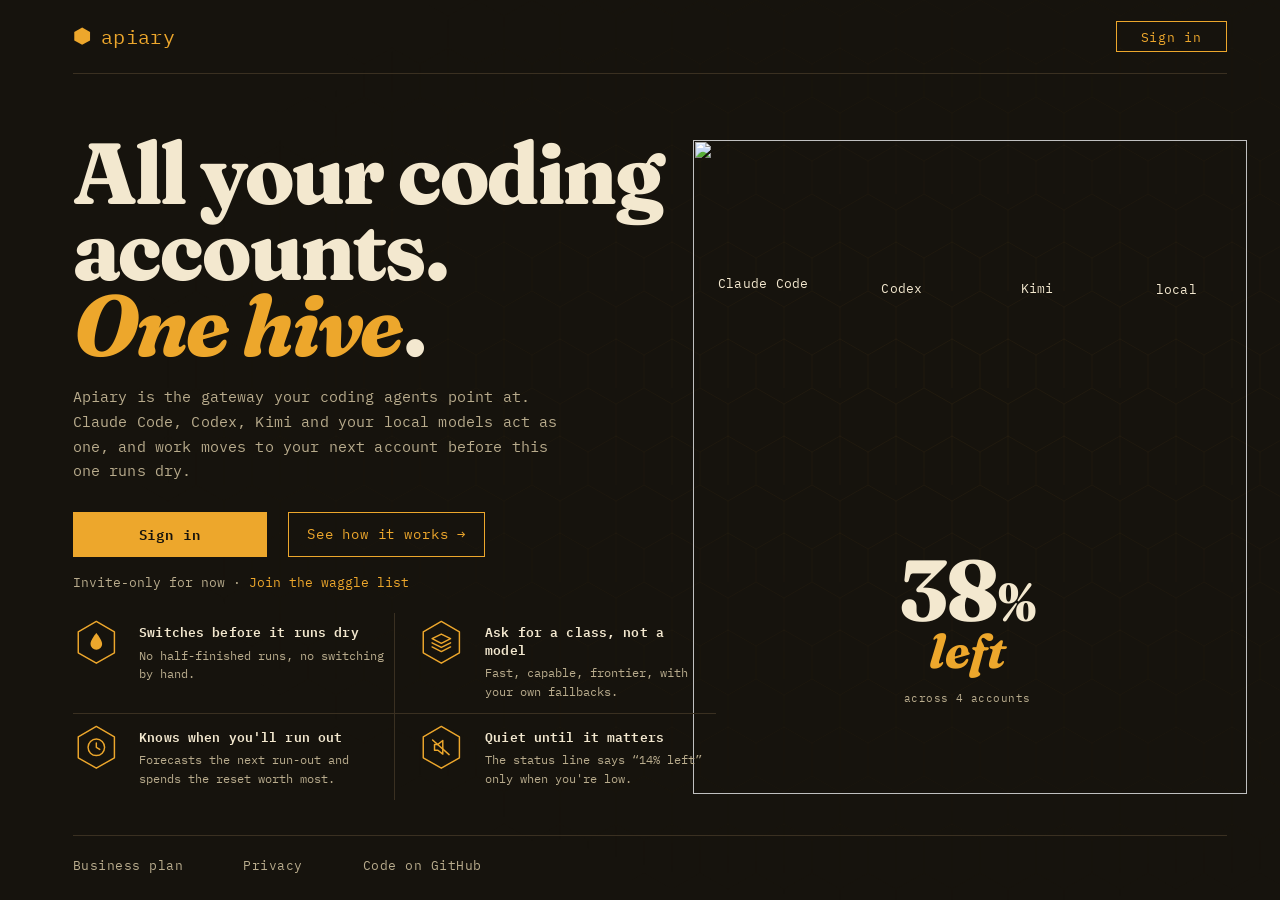
==== commit abd4418b: "site: a one-screen front door at /, the long page moves to /about/ A signed-out visitor at apiary.wt" ====
--- a/site/static/index.html
+++ b/site/static/index.html
@@ -2,482 +2,286 @@
 <html lang="en">
 <head>
 <meta charset="utf-8">
-<meta name="viewport" content="width=device-width, initial-scale=1">
-<title>Apiary — pooled LLM capacity, owned by the hive</title>
-<meta name="description" content="Contribute agentic-coding capacity or self-hosted inference. Earn a stake in the pool. Draw when you need to burst.">
+<meta name="viewport" content="width=device-width, initial-scale=1, viewport-fit=cover">
+<title>Apiary — all your coding accounts, one hive</title>
+<meta name="description" content="Apiary is the gateway your coding agents point at. Claude Code, Codex, Kimi and your local models act as one, and work moves to your next account before this one runs dry.">
 <link rel="canonical" href="https://apiary.wtf/">
 <meta property="og:site_name" content="Apiary">
 <meta property="og:url" content="https://apiary.wtf/">
-<meta property="og:title" content="Apiary — pooled LLM capacity, owned by the hive">
-<meta property="og:description" content="Contribute agentic-coding capacity or self-hosted inference. Earn a stake in the pool. Draw when you need to burst.">
+<meta property="og:title" content="Apiary — all your coding accounts, one hive">
+<meta property="og:description" content="The gateway your coding agents point at. Your accounts act as one, and work moves to the next before one runs dry.">
 <meta property="og:type" content="website">
-<meta property="og:image" content="https://apiary.wtf/og/home.jpg">
+<meta property="og:image" content="https://apiary.wtf/og/front.jpg">
 <meta property="og:image:width" content="1200">
 <meta property="og:image:height" content="630">
-<meta property="og:image:alt" content="“Your idle LLM hours are someone else’s crunch.” Apiary, over molten honey pouring through a dark honeycomb.">
+<meta property="og:image:alt" content="“All your coding accounts. One hive.” Four honey jars feeding one hexagon.">
 <meta name="twitter:card" content="summary_large_image">
+<meta name="theme-color" content="#16130d">
 <link rel="preconnect" href="https://fonts.googleapis.com">
 <link rel="preconnect" href="https://fonts.gstatic.com" crossorigin>
-<link href="https://fonts.googleapis.com/css2?family=Fraunces:opsz,wght,SOFT,WONK@9..144,400..900,50,1&family=IBM+Plex+Mono:ital,wght@0,400;0,500;0,600;1,400&display=swap" rel="stylesheet">
+<link href="https://fonts.googleapis.com/css2?family=Fraunces:ital,opsz,wght,SOFT,WONK@0,9..144,400..900,50,1;1,9..144,400..900,50,1&family=IBM+Plex+Mono:wght@400;500;600&display=swap" rel="stylesheet">
 <link rel="icon" href="data:image/svg+xml,<svg xmlns='http://www.w3.org/2000/svg' viewBox='0 0 100 100'><polygon points='50 3 93 27 93 73 50 97 7 73 7 27' fill='%23eda72c'/></svg>">
 <style>
 :root{
   --wax:#16130d;
-  --comb:#1e1910;
   --line:#3a3021;
   --honey:#eda72c;
   --honey-hot:#ffc65c;
   --cream:#f3e8cf;
   --cream-dim:#b9ac8d;
-  --danger:#e0603a;
   --mono:"IBM Plex Mono",ui-monospace,monospace;
   --serif:"Fraunces",Georgia,serif;
-}
+  /* The design is drawn at 1536x1024; every size below is that drawing's
+     pixels times --k, so the whole screen shrinks to fit, never scrolls. */
+  --k:min(calc(100vw / 1536), calc(100vh / 1024));
+}
+@supports (height:100dvh){:root{--k:min(calc(100vw / 1536), calc(100dvh / 1024))}}
 *{box-sizing:border-box;margin:0;padding:0}
-html{scroll-behavior:smooth}
 body{
-  background:var(--wax);
-  color:var(--cream);
-  font-family:var(--mono);
-  font-size:16px;
-  line-height:1.65;
+  background:var(--wax);color:var(--cream);
+  font-family:var(--mono);line-height:1.6;
   -webkit-font-smoothing:antialiased;
-  overflow-x:hidden;
-}
-/* faint honeycomb field behind everything */
+}
 body::before{
   content:"";position:fixed;inset:0;z-index:0;pointer-events:none;
-  background-image:url("data:image/svg+xml,%3Csvg xmlns='http://www.w3.org/2000/svg' width='56' height='97' viewBox='0 0 56 97'%3E%3Cg fill='none' stroke='%23eda72c' stroke-opacity='0.055' stroke-width='1'%3E%3Cpath d='M28 0 56 16v32L28 64 0 48V16zM28 64l28 16v32M28 64 0 80v32'/%3E%3C/g%3E%3C/svg%3E");
+  background-image:url("data:image/svg+xml,%3Csvg xmlns='http://www.w3.org/2000/svg' width='56' height='97' viewBox='0 0 56 97'%3E%3Cg fill='none' stroke='%23eda72c' stroke-opacity='0.05' stroke-width='1'%3E%3Cpath d='M28 0 56 16v32L28 64 0 48V16z'/%3E%3Cpath d='M28 64v33M0 48v49M56 48v49'/%3E%3C/g%3E%3C/svg%3E");
   background-size:56px 97px;
-  mask-image:radial-gradient(120% 90% at 70% 0%,#000 0%,transparent 70%);
-  -webkit-mask-image:radial-gradient(120% 90% at 70% 0%,#000 0%,transparent 70%);
-}
-main{position:relative;z-index:1;max-width:1060px;margin:0 auto;padding:0 24px}
+  mask-image:radial-gradient(90% 80% at 75% 45%,#000 0%,transparent 75%);
+  -webkit-mask-image:radial-gradient(90% 80% at 75% 45%,#000 0%,transparent 75%);
+}
 a{color:var(--honey)}
 ::selection{background:var(--honey);color:var(--wax)}
-
-/* ---------- hero ---------- */
-header{padding:9vh 0 6vh;position:relative}
-.top-links{position:absolute;top:1.05rem;right:0;display:flex;gap:2.3rem}
-.top-links a{color:var(--cream);text-decoration:none;font-size:.9rem;letter-spacing:.06em;padding:.6rem 0;white-space:nowrap}
-.top-links a:hover{color:var(--honey)}
-@media(max-width:640px){.top-links{gap:1.4rem}}
-@media(max-width:400px){.top-links{gap:1rem}.top-links a{font-size:.8rem}}
-.kicker{
-  display:inline-flex;align-items:center;gap:.6em;
-  font-size:.78rem;letter-spacing:.22em;text-transform:uppercase;color:var(--honey);
-  margin-bottom:2.2rem;
-}
-.kicker::before{content:"";display:inline-block;width:.85em;height:.98em;
-  background:var(--honey);
-  clip-path:polygon(50% 0,100% 25%,100% 75%,50% 100%,0 75%,0 25%);}
+.page{
+  position:relative;z-index:1;
+  min-height:100vh;min-height:100dvh;
+  display:flex;flex-direction:column;
+  padding:0 calc(64 * var(--k)) 0 calc(87 * var(--k));
+}
+
+/* ---------- header ---------- */
+.bar{
+  display:flex;align-items:center;justify-content:space-between;
+  height:calc(89 * var(--k));border-bottom:1px solid var(--line);
+}
+.mark{display:inline-flex;align-items:center;gap:calc(12 * var(--k));color:var(--honey);text-decoration:none;
+  font-size:max(15px, calc(24 * var(--k)));letter-spacing:.02em}
+.mark svg{width:calc(22 * var(--k));min-width:14px;height:auto}
+.btn{
+  font-family:var(--mono);letter-spacing:.06em;text-decoration:none;text-align:center;
+  display:inline-flex;align-items:center;justify-content:center;
+  border:1px solid var(--honey);white-space:nowrap;
+  transition:background .15s ease,transform .15s ease,box-shadow .15s ease;
+}
+.btn-head{color:var(--honey);font-size:max(12px, calc(15 * var(--k)));
+  width:calc(133 * var(--k));min-width:84px;height:calc(37 * var(--k));min-height:30px}
+.btn-head:hover,.btn-ghost:hover{background:rgba(237,167,44,.09)}
+.btn-fill{background:var(--honey);color:var(--wax);font-weight:600}
+.btn-fill:hover{background:var(--honey-hot);transform:translateY(-1px);box-shadow:0 6px 24px rgba(237,167,44,.28)}
+.btn-ghost{color:var(--honey)}
+.btn:focus-visible,.mark:focus-visible,a:focus-visible{outline:2px solid var(--honey-hot);outline-offset:3px}
+
+/* ---------- the screen ---------- */
+.stage{
+  flex:1;display:grid;align-content:center;
+  grid-template-columns:minmax(0,1fr) auto;
+  grid-template-areas:"h1 art" "sub art" "act art" "inv art" "proof art";
+  column-gap:0;
+  padding:calc(40 * var(--k)) 0 calc(10 * var(--k));
+}
 h1{
-  font-family:var(--serif);
-  font-variation-settings:"opsz" 144,"SOFT" 50,"WONK" 1;
-  font-weight:850;
-  font-size:clamp(3.4rem,9.5vw,7.2rem);
-  line-height:.95;letter-spacing:-.02em;
+  grid-area:h1;
+  font-family:var(--serif);font-variation-settings:"opsz" 72,"SOFT" 50,"WONK" 0;
+  font-weight:800;font-size:calc(104 * var(--k));line-height:.88;letter-spacing:-.02em;
   color:var(--cream);
 }
-h1 em{font-style:italic;color:var(--honey)}
-.sub{
-  max-width:34em;margin-top:2rem;color:var(--cream-dim);font-size:1.02rem;
-}
-.sub strong{color:var(--cream);font-weight:500}
-.cta-row{margin-top:2.6rem;display:flex;gap:1rem;flex-wrap:wrap;align-items:center}
-.btn{
-  font-family:var(--mono);font-size:.95rem;letter-spacing:.04em;
-  padding:.95em 1.7em;border:1px solid var(--honey);cursor:pointer;
-  text-decoration:none;display:inline-block;
-  transition:transform .15s ease,box-shadow .15s ease,background .15s ease;
-}
-.btn-fill{background:var(--honey);color:var(--wax);font-weight:500}
-.btn-fill:hover{background:var(--honey-hot);transform:translateY(-2px);box-shadow:0 6px 24px rgba(237,167,44,.28)}
-.btn-ghost{color:var(--honey);background:transparent}
-.btn-ghost:hover{background:rgba(237,167,44,.08)}
-.hero-note{font-size:.8rem;color:var(--smoke, #8a7f66)}
-
-/* staggered reveal */
-.reveal{opacity:0;transform:translateY(14px);animation:rise .7s cubic-bezier(.2,.7,.2,1) forwards}
-@keyframes rise{to{opacity:1;transform:none}}
-.d1{animation-delay:.05s}.d2{animation-delay:.18s}.d3{animation-delay:.31s}.d4{animation-delay:.44s}
-
-/* ---------- section scaffolding ---------- */
-section{padding:5rem 0;border-top:1px solid var(--line)}
-h2{
-  font-family:var(--serif);font-weight:700;font-size:clamp(1.7rem,3.6vw,2.5rem);
-  letter-spacing:-.01em;margin-bottom:.6rem;
-}
-.section-tag{font-size:.72rem;letter-spacing:.24em;text-transform:uppercase;color:var(--honey);margin-bottom:1rem}
-.lede{color:var(--cream-dim);max-width:38em;margin-bottom:2.6rem}
-
-/* ---------- how it works: three cells ---------- */
-.cells{display:grid;grid-template-columns:repeat(auto-fit,minmax(260px,1fr));gap:1px;background:var(--line);border:1px solid var(--line)}
-.cell{background:var(--comb);padding:2rem 1.8rem;position:relative;transition:background .2s}
-.cell:hover{background:#241d11}
-.cell .num{
-  font-family:var(--serif);font-style:italic;font-size:2.4rem;color:var(--honey);
-  line-height:1;display:block;margin-bottom:1rem;
-}
-.cell h3{font-family:var(--serif);font-size:1.35rem;font-weight:700;margin-bottom:.7rem}
-.cell p{font-size:.92rem;color:var(--cream-dim)}
-.cell p b{color:var(--cream);font-weight:500}
-
-/* ---------- engine strip ---------- */
-.engine{background:var(--comb);border:1px solid var(--line);padding:2.2rem;margin-top:3rem}
-.engine-head{display:flex;align-items:baseline;gap:1em;flex-wrap:wrap;margin-bottom:1.4rem}
-.engine-head .led{width:.6em;height:.6em;border-radius:50%;background:#79c96f;box-shadow:0 0 10px #79c96f;display:inline-block;animation:pulse 2.4s infinite}
-@keyframes pulse{50%{opacity:.45}}
-.engine pre{
-  font-size:.78rem;line-height:1.75;color:var(--cream-dim);overflow-x:auto;
-}
-.engine pre b{color:var(--honey);font-weight:500}
-.engine pre i{color:#79c96f;font-style:normal}
-
-/* ---------- keepers: the hive-cam sculpture ---------- */
-.hivecam{--bleed:max(24px,calc(50vw - 506px));display:grid;grid-template-columns:minmax(0,36fr) minmax(0,64fr);
-  grid-template-areas:"head art" "list art";column-gap:2.5rem;margin-inline:calc(50% - 50vw);padding-inline:var(--bleed);overflow-x:clip}
-.hivecam-head{grid-area:head;position:relative;z-index:4}
-.hivecam .section-tag{display:flex;align-items:center;gap:.6em;text-transform:none;letter-spacing:.16em;font-size:.78rem}
-.hex-dot{display:inline-block;width:.72em;height:.8em;background:var(--honey);clip-path:polygon(50% 0,100% 25%,100% 75%,50% 100%,0 75%,0 25%)}
-.hivecam h2{white-space:nowrap;font-size:clamp(2.7rem,5vw,6rem);font-weight:850;font-variation-settings:"opsz" 144,"SOFT" 50,"WONK" 0;
-  line-height:.98;letter-spacing:-.02em;margin-bottom:1.6rem}
-.hivecam .lede{font-size:.95rem;margin-bottom:2.8rem;max-width:30em}
-.keeper-list{grid-area:list;list-style:none;margin:0;padding:0 0 1rem;display:grid;gap:2.2rem;align-content:start}
-.keeper-list li{position:relative;padding-left:1.7rem}
-.keeper-list li::before{content:"";position:absolute;left:0;top:.42rem;width:.95rem;height:1.05rem;background:var(--honey);
-  clip-path:polygon(50% 0,100% 25%,100% 75%,50% 100%,0 75%,0 25%)}
-.keeper-list h3{font-family:var(--mono);font-weight:600;font-size:1.3rem;line-height:1.35;letter-spacing:.03em;color:var(--honey)}
-.keeper-list .role{margin-top:.25rem;font-size:.7rem;letter-spacing:.2em;text-transform:uppercase;color:#c99234}
-.keeper-list blockquote{margin-top:.7rem;font-size:.86rem;line-height:1.65;color:var(--cream);max-width:36em}
-.keeper-list blockquote a{color:var(--honey)}
-/* the sculpture: photos sit under the art, in the screen holes; captions sit over it */
-.skep{grid-area:art;position:sticky;top:1rem;align-self:start;justify-self:start;margin:-2.5rem calc(-1 * var(--bleed)) 0 0;
-  width:min(calc(100% + var(--bleed)),calc(100vh - 2rem))}
-.skep-stage{position:relative;aspect-ratio:1;container-type:inline-size}
-.skep-art{position:absolute;inset:0;z-index:2;width:100%;height:100%;pointer-events:none;
-  -webkit-mask-image:linear-gradient(180deg,#000 78%,transparent 99%);mask-image:linear-gradient(180deg,#000 78%,transparent 99%)}
-.hc-shot,.hc-cap{position:absolute;left:var(--x);top:var(--y);width:var(--w);height:var(--h)}
-.hc-shot{z-index:1;overflow:hidden;background:#000}
-.hc-shot img{position:absolute;inset:-2%;width:104%;height:104%;max-width:none;object-fit:cover;object-position:var(--pos);filter:saturate(1.08) contrast(1.04)}
-.hc-shot::after{content:"";position:absolute;inset:0;
-  background:repeating-linear-gradient(180deg,rgba(0,0,0,.16) 0 1px,transparent 1px 3px),radial-gradient(ellipse at 50% 45%,transparent 55%,rgba(0,0,0,.5) 100%),
-  linear-gradient(160deg,rgba(255,255,255,.1),transparent 35%)}
-.hc-cap{z-index:3;pointer-events:none;font-family:var(--mono)}
-.hc-rec{position:absolute;top:7%;right:5%;display:flex;align-items:center;gap:.45em;font-size:max(8px,1.05cqw);font-weight:600;letter-spacing:.08em;color:#fff4e0}
-.hc-rec::before{content:"";width:.8em;height:.8em;border-radius:50%;background:#e8402f;box-shadow:0 0 .6em #e8402f;animation:hc-rec 1.6s steps(1) infinite}
-@keyframes hc-rec{50%{opacity:.15}}
-.hc-bottom{position:absolute;left:4%;right:4%;bottom:5%;display:flex;flex-direction:column;align-items:flex-start;gap:.3em}
-.hc-lower{max-width:100%;background:var(--honey);color:var(--wax);padding:.28em .6em .22em;
-  font-size:max(7.5px,.9cqw);letter-spacing:.03em;text-transform:uppercase;line-height:1.3}
-.hc-lower b{font-weight:600}
-.hc-lower span{font-size:.82em;opacity:.85}
-.hc-sub{align-self:stretch;background:rgba(10,8,5,.82);color:var(--cream);padding:.3em .55em;
-  font-size:max(8px,.92cqw);line-height:1.35}
-/* subtitles only where the screens are big enough to read them; the list carries every line */
-.hc-sub{display:none}
-@container (min-width:840px){.hc-sub{display:block}}
-.keepers-note{margin-top:2rem;padding-top:1rem;border-top:1px solid var(--line);font-size:.75rem;color:#8a7f66}
-@media(max-width:860px){
-  .hivecam{grid-template-columns:minmax(0,1fr);grid-template-areas:"head" "art" "list"}
-  .hivecam h2{white-space:normal;font-size:clamp(2.5rem,11vw,3.4rem)}
-  .skep{position:relative;top:0;justify-self:stretch;width:auto;margin:0 calc(-1 * var(--bleed) - 6vw) -6vw}
-  .hc-lower span{display:none}
-  .hivecam .lede{margin-bottom:1.6rem}
-  .hc-lower{font-size:max(7.5px,1.75cqw)}
-  .hc-rec{font-size:max(7px,1.8cqw)}
-}
-@media(prefers-reduced-motion:reduce){.hc-rec::before{animation:none}}
-
-/* ---------- form ---------- */
-form{max-width:660px}
-fieldset{border:0;margin-bottom:2.2rem}
-legend{
-  font-family:var(--serif);font-size:1.15rem;font-weight:700;margin-bottom:.35rem;color:var(--cream);
-}
-.hint{font-size:.8rem;color:var(--cream-dim);margin-bottom:1rem}
-input[type=email],input[type=text],textarea,select{
-  width:100%;background:var(--comb);border:1px solid var(--line);color:var(--cream);
-  font-family:var(--mono);font-size:.95rem;padding:.85em 1em;outline:none;
-  transition:border-color .15s;border-radius:0;appearance:none;
-}
-textarea{min-height:7.5em;resize:vertical}
-input:focus,textarea:focus,select:focus{border-color:var(--honey)}
-.choices{display:flex;flex-wrap:wrap;gap:.6rem}
-.choices label{
-  border:1px solid var(--line);padding:.55em 1em;cursor:pointer;font-size:.87rem;
-  color:var(--cream-dim);user-select:none;transition:all .12s;display:inline-flex;gap:.5em;align-items:center;
-}
-.choices label:hover{border-color:var(--honey);color:var(--cream)}
-.choices input{position:absolute;opacity:0;pointer-events:none}
-.choices label:has(input:checked){background:var(--honey);border-color:var(--honey);color:var(--wax);font-weight:500}
-.grid2{display:grid;grid-template-columns:1fr 1fr;gap:1rem}
-@media(max-width:640px){.grid2{grid-template-columns:1fr}}
-.form-msg{margin-top:1rem;font-size:.9rem;min-height:1.5em}
-.form-msg.err{color:var(--danger)}
-.form-msg.ok{color:#79c96f}
-.hp{position:absolute;left:-9999px;opacity:0}
-
-/* thanks card swap */
-#thanks{display:none;border:1px solid var(--honey);background:var(--comb);padding:2.4rem;max-width:660px}
-#thanks h3{font-family:var(--serif);font-size:1.6rem;color:var(--honey);margin-bottom:.8rem}
-#thanks p{color:var(--cream-dim)}
+h1 span{display:block}
+h1 .ph{display:none}
+h1 em{display:block;font-style:italic;color:var(--honey);font-weight:750}
+h1 em i{font-style:normal;color:var(--cream)}
+.sub{grid-area:sub;max-width:33em;margin-top:calc(26 * var(--k));color:var(--cream-dim);
+  font-size:max(13px, calc(18 * var(--k)));line-height:1.65;letter-spacing:.01em}
+.sub-short{display:none}
+.act{grid-area:act;display:flex;gap:calc(26 * var(--k));margin-top:calc(34 * var(--k))}
+.act .btn{font-size:max(13px, calc(17 * var(--k)));height:calc(53 * var(--k));min-height:40px}
+.act .btn-fill{width:calc(233 * var(--k));min-width:120px}
+.act .btn-ghost{padding:0 calc(21 * var(--k))}
+.inv{grid-area:inv;margin-top:calc(18 * var(--k));color:var(--cream-dim);font-size:max(12px, calc(15 * var(--k)))}
+.inv a{text-decoration:none}
+.inv a:hover{text-decoration:underline}
+
+.proof{
+  grid-area:proof;list-style:none;margin-top:calc(26 * var(--k));position:relative;z-index:1;
+  display:grid;grid-template-columns:1fr 1fr;width:calc(772 * var(--k));min-width:0;max-width:100%;
+}
+.proof li{display:flex;gap:calc(24 * var(--k));align-items:flex-start;padding:calc(13 * var(--k)) calc(8 * var(--k)) calc(14 * var(--k)) 0}
+.proof li:nth-child(2n){padding-left:calc(28 * var(--k));border-left:1px solid var(--line)}
+.proof li:nth-child(-n+2){border-bottom:1px solid var(--line)}
+.proof li:nth-child(n+3){padding-top:calc(18 * var(--k))}
+.proof svg{flex:none;width:calc(56 * var(--k));min-width:34px;height:auto;margin-top:calc(-6 * var(--k))}
+.proof b{display:block;font-weight:600;color:var(--cream);font-size:max(13px, calc(15 * var(--k)));letter-spacing:.01em;line-height:1.35}
+.proof p{color:var(--cream-dim);font-size:max(11.5px, calc(13.5 * var(--k)));line-height:1.6;margin-top:calc(6 * var(--k))}
+
+/* the hive: four jars feed one meter */
+.hive{grid-area:art;align-self:center;position:relative;
+  height:calc(785 * var(--k));aspect-ratio:1312/1551;margin:0 calc(-24 * var(--k)) 0 calc(-80 * var(--k))}
+.hive img{display:block;width:100%;height:100%}
+.jar{position:absolute;transform:translate(-50%,-50%);width:17%;text-align:center;
+  font-size:max(10px, calc(15.5 * var(--k)));color:var(--cream);letter-spacing:.02em;white-space:nowrap}
+.jar:nth-of-type(1){left:12.65%;top:22%}
+.jar:nth-of-type(2){left:37.73%;top:22.8%}
+.jar:nth-of-type(3){left:62.12%;top:22.8%}
+.jar:nth-of-type(4){left:87.27%;top:23%}
+.meter{position:absolute;left:49.5%;top:74.7%;transform:translate(-50%,-50%);text-align:center;width:36%}
+.meter .pct{display:block;font-family:var(--serif);font-variation-settings:"opsz" 144,"SOFT" 50,"WONK" 0;font-weight:800;
+  font-size:calc(104 * var(--k));line-height:.9;color:var(--cream);letter-spacing:-.02em}
+.meter .pct small{font-size:.62em;margin-left:.03em}
+.meter .left{display:block;font-family:var(--serif);font-variation-settings:"WONK" 0;font-style:italic;font-weight:750;font-size:calc(58 * var(--k));
+  line-height:1;color:var(--honey);margin-top:calc(-2 * var(--k))}
+.meter .across{display:block;font-size:max(11px, calc(13.5 * var(--k)));color:var(--cream-dim);margin-top:calc(16 * var(--k));letter-spacing:.04em}
+.band{grid-area:band;display:none}
 
 /* ---------- footer ---------- */
-footer{border-top:1px solid var(--line);padding:3rem 0 4rem;margin-top:4rem;font-size:.78rem;color:#8a7f66;max-width:52em}
-footer p+p{margin-top:.8em}
+.foot{display:flex;gap:calc(72 * var(--k));align-items:center;height:calc(70 * var(--k));min-height:40px;
+  border-top:1px solid var(--line);margin-bottom:calc(8 * var(--k))}
+.foot a{color:var(--cream-dim);text-decoration:none;font-size:max(12px, calc(15 * var(--k)));letter-spacing:.04em}
+.foot a:hover{color:var(--honey)}
+
+/* short, wide laptop screens: titles carry the proof points */
+@media (min-aspect-ratio:7/5) and (max-height:820px){
+  .proof p{display:none}
+  .proof li,.proof li:nth-child(n+3){padding-top:calc(22 * var(--k));padding-bottom:calc(22 * var(--k));align-items:center}
+  .proof svg{margin-top:0}
+}
+
+/* phones held sideways: the headline, the short line, the hive and sign-in */
+@media (min-aspect-ratio:1/1) and (max-height:500px){
+  .proof{display:none}
+  .sub-long{display:none}.sub-short{display:block;max-width:26em}
+  .stage{padding:calc(16 * var(--k)) 0 0}
+  .foot{min-height:30px;margin-bottom:0}
+  .jar,.meter .across{display:none} /* too small to read on a jar this size */
+}
+
+/* ---------- phones and portrait screens: drawn at 390x688 ---------- */
+@media (max-aspect-ratio:1/1){
+  :root{--k:min(calc(100vw / 390), calc(100vh / 760))}
+  @supports (height:100dvh){:root{--k:min(calc(100vw / 390), calc(100dvh / 760))}}
+  .page{padding:0 max(14px, calc(14 * var(--k)));max-width:max(calc(390 * var(--k)), min(100vw, 430px));margin:0 auto;width:100%}
+  .bar{height:calc(40 * var(--k));border-bottom:0;padding:0 calc(6 * var(--k))}
+  .mark{font-size:max(13px, calc(12.5 * var(--k)));gap:calc(6 * var(--k))}
+  .mark svg{width:calc(11 * var(--k));min-width:11px}
+  .btn-head{font-size:max(11px, calc(10 * var(--k)));width:calc(72 * var(--k));min-width:76px;height:calc(24 * var(--k));min-height:28px}
+  .stage{grid-template-columns:minmax(0,1fr);grid-template-areas:"h1" "sub" "band" "proof" "act" "inv";
+    align-content:start;padding:calc(6 * var(--k)) calc(8 * var(--k)) calc(6 * var(--k));column-gap:0}
+  h1{font-size:calc(50 * var(--k));line-height:.9}
+  h1 .ph{display:inline}
+  .sub{margin-top:calc(8 * var(--k));font-size:max(11.5px, calc(11.5 * var(--k)));line-height:1.5}
+  .sub-long{display:none}.sub-short{display:block}
+  .hive{display:none}
+  .band{display:block;position:relative;margin-top:calc(10 * var(--k));padding-top:calc(24 * var(--k))}
+  .band img{display:block;width:100%;height:auto}
+  .band .tag{position:absolute;top:0;transform:translateX(-50%);width:24%;text-align:center;
+    font-size:max(10px, calc(8.5 * var(--k)));line-height:1.25;color:var(--cream)}
+  .band .tag:nth-of-type(1){left:6.8%}
+  .band .tag:nth-of-type(2){left:27.5%}
+  .band .tag:nth-of-type(3){left:47.8%}
+  .band .tag:nth-of-type(4){left:68.1%}
+  .band .read{position:absolute;left:90.5%;top:calc(24 * var(--k) + 40%);transform:translate(-50%,-50%);text-align:center;line-height:1}
+  .band .read b{display:block;font-family:var(--serif);font-weight:800;font-size:calc(19 * var(--k));color:var(--cream)}
+  .band .read b small{font-size:.65em}
+  .band .read i{display:block;font-family:var(--serif);font-variation-settings:"WONK" 0;font-weight:700;font-size:max(10px, calc(12 * var(--k)));color:var(--honey);margin-top:calc(2 * var(--k))}
+  .proof{width:auto;margin-top:calc(10 * var(--k))}
+  .proof li{gap:calc(8 * var(--k));padding:calc(8 * var(--k)) calc(6 * var(--k)) calc(8 * var(--k)) 0}
+  .proof li:nth-child(2n){padding-left:calc(10 * var(--k))}
+  .proof li:nth-child(n+3){padding-top:calc(9 * var(--k))}
+  .proof svg{width:calc(24 * var(--k));min-width:22px;margin-top:0}
+  .proof b{font-family:var(--serif);font-weight:700;font-size:max(13.5px, calc(13 * var(--k)));line-height:1.12;letter-spacing:0}
+  .proof p{font-size:max(10px, calc(9 * var(--k)));line-height:1.45;margin-top:calc(4 * var(--k))}
+  .act{flex-direction:column;gap:calc(8 * var(--k));margin-top:calc(10 * var(--k))}
+  .act .btn{width:100%;font-size:max(13px, calc(12.5 * var(--k)));height:calc(36 * var(--k));min-height:40px}
+  .act .btn-ghost{height:calc(28 * var(--k));min-height:36px}
+  .inv{text-align:center;margin-top:calc(8 * var(--k));font-size:max(10.5px, calc(9 * var(--k)))}
+  .foot{justify-content:space-around;gap:0;height:calc(34 * var(--k));min-height:34px;margin-bottom:max(env(safe-area-inset-bottom), calc(4 * var(--k)))}
+  .foot a{font-size:max(11px, calc(9.5 * var(--k)))}
+}
+/* most phones in a browser: titles carry the proof points */
+@media (max-aspect-ratio:1/1) and (max-height:760px){
+  :root{--k:min(calc(100vw / 390), calc(100vh / 700))}
+  @supports (height:100dvh){:root{--k:min(calc(100vw / 390), calc(100dvh / 700))}}
+  .proof p{display:none}
+  .proof li,.proof li:nth-child(n+3){padding-top:calc(10 * var(--k));padding-bottom:calc(10 * var(--k));align-items:center}
+}
+
+/* the shortest phones: the two buttons share a row */
+@media (max-aspect-ratio:1/1) and (max-height:600px){
+  .act{flex-direction:row}
+  .act .btn,.act .btn-ghost{flex:1;width:auto;min-height:40px;padding:0 8px}
+  .stage{padding-top:0}
+  .foot{min-height:30px}
+}
+
+/* a gentle rise on load */
+.rise{animation:rise .7s cubic-bezier(.2,.7,.2,1) both}
+.r2{animation-delay:.08s}.r3{animation-delay:.16s}.r4{animation-delay:.24s}
+@keyframes rise{from{opacity:0;transform:translateY(12px)}}
+@media (prefers-reduced-motion:reduce){.rise{animation:none}.btn{transition:none}}
 </style>
 </head>
 <body>
-<main>
-  <header>
-    <nav class="top-links reveal d1" aria-label="Site">
-      <a href="/plan/">Business plan</a>
-      <a href="https://github.com/antialias/apiary">Code on GitHub</a>
-    </nav>
-    <div class="kicker reveal d1">apiary · a capacity pool</div>
-    <h1 class="reveal d2">Your idle LLM hours are someone else's <em>crunch</em>.</h1>
-    <p class="sub reveal d3">
-      Apiary pools members' <strong>agentic-coding capacity</strong> and
-      <strong>self-hosted inference</strong> into one hive. Contribute what
-      sits idle, earn a stake in the pool, and draw past your own ceiling when
-      it's your turn to burst. Routing, metering, and failover are handled by
-      an engine that already runs in production for its founding operator.
-    </p>
-    <div class="cta-row reveal d4">
-      <a class="btn btn-fill" href="#join">Join the waggle list →</a>
-      <a class="btn btn-ghost" href="#how">How it works</a>
-      <span class="hero-note">~2 minutes · no wallet needed</span>
+<div class="page">
+  <header class="bar">
+    <a class="mark" href="/" aria-label="Apiary home"><svg viewBox="0 0 100 100" aria-hidden="true"><polygon points="50 3 93 27 93 73 50 97 7 73 7 27" fill="#eda72c"/></svg>apiary</a>
+    <a class="btn btn-head" href="/sign-in">Sign in</a>
+  </header>
+
+  <main class="stage">
+    <h1 class="rise"><span>All your<br class="ph"> coding</span><span>accounts.</span><em>One hive<i>.</i></em></h1>
+    <p class="sub sub-long rise r2">Apiary is the gateway your coding agents point at. Claude Code, Codex, Kimi and your local models act as one, and work moves to your next account before this one runs dry.</p>
+    <p class="sub sub-short rise r2">The gateway your coding agents point at. Your accounts act as one, and work moves to the next before one runs dry.</p>
+
+    <figure class="band rise r3" aria-hidden="true">
+      <span class="tag">Claude Code</span><span class="tag">Codex</span><span class="tag">Kimi</span><span class="tag">local</span>
+      <img src="/og/front/hive-band.webp" width="1752" height="412" alt="" loading="lazy" decoding="async">
+      <span class="read"><b>38<small>%</small></b><i>left</i></span>
+    </figure>
+
+    <div class="act rise r3">
+      <a class="btn btn-fill" href="/sign-in">Sign in</a>
+      <a class="btn btn-ghost" href="/about/">See how it works&nbsp;→</a>
     </div>
-  </header>
-
-  <section id="how">
-    <div class="section-tag">the loop</div>
-    <h2>Contribute. Earn. Draw.</h2>
-    <p class="lede">Individual capacity is bursty — subscriptions idle all week
-    then hit their ceiling mid-crunch; GPUs hum at 4% duty cycle. Pooled, the
-    peaks cancel out. Tokens keep score of who smoothed whom.</p>
-    <div class="cells">
-      <div class="cell">
-        <span class="num">01</span>
-        <h3>Contribute</h3>
-        <p>Bring a box that serves open models, or a plan or key its provider lets you pool.
-        The pool's brain meters <b>delivered</b> capacity — the router and the
-        meter are the same process, so there's no self-reported number to game.</p>
-      </div>
-      <div class="cell">
-        <span class="num">02</span>
-        <h3>Earn</h3>
-        <p>Contribution mints your stake — <b>earned on delivery, never on
-        pledge</b>. Governance of the pool (which sources join, how lanes are
-        priced) belongs to the members who feed it.</p>
-      </div>
-      <div class="cell">
-        <span class="num">03</span>
-        <h3>Draw</h3>
-        <p>Crunch week? Your tooling transparently rides pooled capacity,
-        <b>per model lane</b> — heavy lanes burst onto the pool while light
-        lanes stay home. If the pool vanishes, everything degrades to exactly
-        your own setup. It can never break you.</p>
-      </div>
-    </div>
-
-    <div class="engine">
-      <div class="engine-head">
-        <span class="led"></span>
-        <strong>The engine is real</strong>
-        <span style="color:var(--cream-dim);font-size:.8rem">— extracted from a production single-operator deployment</span>
-      </div>
-      <pre>
-<b>lane=fable</b>   INJECT→9f3ac1d2 [pool-b]     <i>← heavy lane riding pooled capacity</i>
-<b>lane=haiku</b>   passthrough [home]           <i>← light lane stays on home base</i>
-<b>lane=local</b>   qwen3.6:35b → 127.0.0.1      <i>← self-hosted model, same picker</i>
-🔀 SWITCHOVER[fable] reason=scoped-cap-83% tier=<i>routine</i> (headroom at destination)
-429 → transparent retry on alternate source · <i>client saw one 200</i></pre>
-    </div>
-  </section>
-
-  <section id="keepers">
-    <div class="hivecam">
-      <div class="hivecam-head">
-        <div class="section-tag"><span class="hex-dot" aria-hidden="true"></span>the keepers</div>
-        <h2>Meet your<br>fellow keepers</h2>
-        <p class="lede">Everyone here keeps more than one hive. Apiary makes each keeper’s own hives work as one.</p>
-      </div>
-      <figure class="skep">
-        <div class="skep-stage">
-          <div class="hc-shot" style="--x:37.86%;--y:11.61%;--w:24.11%;--h:17.08%;--pos:50% 62%"><img src="/og/keepers/marigold.webp" width="960" height="960" loading="lazy" decoding="async" alt="A beekeeper asleep in a deck chair under the stars, beside three beehives built like server racks."></div>
-          <div class="hc-shot" style="--x:23.49%;--y:32.24%;--w:21.20%;--h:18.96%;--pos:50% 38%"><img src="/og/keepers/basil.webp" width="960" height="960" loading="lazy" decoding="async" alt="A tall beekeeper points a stick at a board of coloured pegs, between two server-rack beehives joined by a little bridge of marching bees."></div>
-          <div class="hc-shot" style="--x:54.90%;--y:32.19%;--w:23.28%;--h:19.22%;--pos:56% 42%"><img src="/og/keepers/society.webp" width="960" height="960" loading="lazy" decoding="async" alt="A beekeeper running along a long row of server-rack beehives with an armful of servers and honeycomb frames, past a tipped-over wheelbarrow."></div>
-          <div class="hc-shot" style="--x:33.70%;--y:55.26%;--w:28.07%;--h:19.32%;--pos:50% 56%"><img src="/og/keepers/penny.webp" width="960" height="960" loading="lazy" decoding="async" alt="In a walled kitchen garden, a beekeeper in a patched suit squeezes one drop from an eyedropper into a small gilded server-rack hive wearing a crown, while a watering can pours sugar water into a plain one."></div>
-          <img class="skep-art" src="/og/keepers/skep.webp" width="1440" height="1440" loading="lazy" decoding="async" alt="">
-          <div class="hc-cap" style="--x:37.86%;--y:11.61%;--w:24.11%;--h:17.08%;--pos:50% 62%" aria-hidden="true"><span class="hc-rec">REC</span><span class="hc-bottom"><span class="hc-lower"><b>Marigold Thrice</b><span> / three hives, all hers</span></span><span class="hc-sub">“One hive was never enough for me, so now I keep three.”</span></span></div>
-          <div class="hc-cap" style="--x:23.49%;--y:32.24%;--w:21.20%;--h:18.96%;--pos:50% 38%" aria-hidden="true"><span class="hc-rec">REC</span><span class="hc-bottom"><span class="hc-lower"><b>Basil Overbee</b><span> / runs a tight colony</span></span><span class="hc-sub">“Every worker here has a role. Scouts plan, builders build, inspectors check the comb, and I redo the rota most mornings.”</span></span></div>
-          <div class="hc-cap" style="--x:54.90%;--y:32.19%;--w:23.28%;--h:19.22%;--pos:56% 42%" aria-hidden="true"><span class="hc-rec">REC</span><span class="hc-bottom"><span class="hc-lower"><b>The Ten Hive Society</b><span> / not beekeepers by trade</span></span><span class="hc-sub">“None of us keep bees for a living. We bought a hive, then another, and somehow ended up with ten.”</span></span></div>
-          <div class="hc-cap" style="--x:33.70%;--y:55.26%;--w:28.07%;--h:19.32%;--pos:50% 56%" aria-hidden="true"><span class="hc-rec">REC</span><span class="hc-bottom"><span class="hc-lower"><b>Penny Combsworth</b><span> / counts every drop</span></span><span class="hc-sub">“The queen does the thinking. The workers do the building, and they do it perfectly well on sugar water.”</span></span></div>
-        </div>
-      </figure>
-      <ol class="keeper-list">
-        <li>
-          <h3>Marigold Thrice</h3>
-          <p class="role">three hives, all hers</p>
-          <blockquote>“One hive was never enough for me, so now I keep three. The trouble
-          used to come mid-job: a hive would run dry, the whole swarm would down
-          tools, and when the flow came back they’d swear they had finished. They
-          had not finished. Now when one gets low the workers slip next door and
-          carry on. I hear nothing until all three are nearly empty, and it tells
-          me the day that will be.”</blockquote>
-        </li>
-        <li>
-          <h3>Basil Overbee</h3>
-          <p class="role">runs a tight colony</p>
-          <blockquote>“Every worker here has a role. Scouts plan, builders build, inspectors
-          check the comb, and I redo the rota most mornings, depending on who’s
-          having a good week. Nothing touches my rota. I wanted one small thing:
-          when my best forager’s hive runs low, she carries on from my other
-          hive, and nobody swaps her for someone cheaper. Both hives are mine. It
-          doesn’t go near anyone else’s.”</blockquote>
-        </li>
-        <li>
-          <h3>The Ten Hive Society</h3>
-          <p class="role">not beekeepers by trade</p>
-          <blockquote>“None of us keep bees for a living. We just found we couldn’t get our
-          work done without them, so we bought a hive, then another, and somehow
-          ended up with ten. For months we’d work one until it ran dry, pick
-          everything up, carry it to the next and start again, days at a stretch.
-          The honey bill was remarkable. Now it’s one big hive as far as anyone
-          here can tell, and we can finally see where the honey goes.”</blockquote>
-        </li>
-        <li>
-          <h3>Penny Combsworth</h3>
-          <p class="role">counts every drop</p>
-          <blockquote>“The queen does the thinking. The workers do the building, and they do
-          it perfectly well on sugar water. I’m not paying royal-jelly prices for
-          a job a worker can do, and some jobs never leave my own garden at all.
-          Before I let it near a hive I asked who keeps the key to the honey
-          house. The answer is on <a href="https://apiary.wtf/privacy">the privacy page</a>,
-          in plain words. I read the whole thing. I’ve never done that before.”</blockquote>
-        </li>
-      </ol>
-    </div>
-    <p class="keepers-note">All hives shown are honey-cooled.</p>
-  </section>
-
-  <section id="join">
-    <div class="section-tag">waggle list</div>
-    <h2>Tell us what you'd bring to the hive.</h2>
-    <p class="lede">We're forming the founding cohort and writing user stories
-    from real answers, not guesses. Rough numbers are fine. Only the email is
-    required.</p>
-
-    <form id="f" novalidate>
-      <fieldset>
-        <legend>You</legend>
-        <div class="grid2">
-          <input type="email" name="email" placeholder="email (required)" required autocomplete="email">
-          <input type="text" name="handle" placeholder="name / handle (optional)">
-        </div>
-        <input class="hp" type="text" name="website" tabindex="-1" autocomplete="off">
-      </fieldset>
-
-      <fieldset>
-        <legend>What would you contribute?</legend>
-        <p class="hint">Pick any. "Nothing yet" is a fine answer — drawers make the pool useful.</p>
-        <div class="choices" data-name="contribute">
-          <label><input type="checkbox" value="coding-plan">a plan or key its provider lets you pool</label>
-          <label><input type="checkbox" value="gpu">self-hosted GPU inference</label>
-          <label><input type="checkbox" value="dev-time">dev time on the engine</label>
-          <label><input type="checkbox" value="funding">funding or sponsorship</label>
-          <label><input type="checkbox" value="none">nothing yet — I'd draw</label>
-        </div>
-        <div class="grid2" style="margin-top:.8rem">
-          <input type="text" name="plan_tier" placeholder="which plan or key, if any">
-          <input type="text" name="hardware" placeholder="hardware, if any (e.g. 4090 / M3 Max 48GB)">
-        </div>
-      </fieldset>
-
-      <fieldset>
-        <legend>What would you draw?</legend>
-        <div class="choices" data-name="draw">
-          <label><input type="checkbox" value="burst-coding">burst coding capacity in a crunch</label>
-          <label><input type="checkbox" value="bulk-inference">cheap bulk inference</label>
-          <label><input type="checkbox" value="model-variety">model variety without more subscriptions</label>
-          <label><input type="checkbox" value="curious">just curious</label>
-        </div>
-      </fieldset>
-
-      <fieldset>
-        <legend>Calibration</legend>
-        <div class="grid2">
-          <select name="spend">
-            <option value="">monthly LLM spend…</option>
-            <option>$0</option><option>&lt;$25</option><option>$25–100</option>
-            <option>$100–300</option><option>$300+</option>
-          </select>
-          <select name="crypto">
-            <option value="">crypto familiarity…</option>
-            <option>none — and keep it that way</option>
-            <option>held some, never used a dapp</option>
-            <option>comfortable with wallets</option>
-            <option>I deploy contracts</option>
-          </select>
-        </div>
-      </fieldset>
-
-      <fieldset>
-        <legend>The goldmine</legend>
-        <p class="hint">What's the most painful thing about your current LLM setup? Be specific — this is what we build from.</p>
-        <textarea name="pain" placeholder="e.g. I hit my weekly cap every deadline week and just… wait."></textarea>
-      </fieldset>
-
-      <button class="btn btn-fill" type="submit">Add me to the hive →</button>
-      <div class="form-msg" id="msg" role="status"></div>
-    </form>
-
-    <div id="thanks">
-      <h3>You're on the list. 🐝</h3>
-      <p>We'll write to you when the founding cohort forms. Until then, the
-      engine keeps humming — and your answers just became a user story.</p>
-    </div>
-  </section>
-
-  <footer>
-    <p><strong style="color:var(--cream)">Honesty section.</strong> Apiary is
-    early: the routing engine works today; the pool, ledger, and governance are
-    being designed in the open with the founding cohort.</p>
-    <p>No token exists. Nothing on this page is an offer, a solicitation of an
-    investment, or a promise of future value. If and when any token is
-    designed, it will happen with real legal counsel — not vibes.</p>
-    <p>This form stores exactly what you type plus a timestamp. No analytics,
-    no cookies, no trackers.</p>
-    <p><a href="/plan/">Read the business plan</a> · <a href="https://github.com/antialias/apiary">The code is on GitHub</a>, under Apache-2.0.</p>
+    <p class="inv rise r3">Invite-only for now · <a href="/about/#join">Join the waggle list</a></p>
+
+    <ul class="proof rise r4">
+      <li>
+        <svg viewBox="0 0 48 48" aria-hidden="true" fill="none" stroke="#eda72c" stroke-width="1.5" stroke-linejoin="round" stroke-linecap="round"><path d="M24 2.5 42.6 13.25v21.5L24 45.5 5.4 34.75v-21.5z"/><path d="M24 14.5s-6 7-6 11.2a6 6 0 0 0 12 0c0-4.2-6-11.2-6-11.2z" fill="#eda72c" stroke="none"/></svg>
+        <div><b>Switches before it runs dry</b><p>No half-finished runs, no&nbsp;switching by hand.</p></div>
+      </li>
+      <li>
+        <svg viewBox="0 0 48 48" aria-hidden="true" fill="none" stroke="#eda72c" stroke-width="1.5" stroke-linejoin="round" stroke-linecap="round"><path d="M24 2.5 42.6 13.25v21.5L24 45.5 5.4 34.75v-21.5z"/><path d="M24 15.5l9.5 4.75L24 25l-9.5-4.75z"/><path d="M14.5 24.5 24 29.25l9.5-4.75"/><path d="M14.5 28.75 24 33.5l9.5-4.75"/></svg>
+        <div><b>Ask for a class, not a model</b><p>Fast, capable, frontier, with your own fallbacks.</p></div>
+      </li>
+      <li>
+        <svg viewBox="0 0 48 48" aria-hidden="true" fill="none" stroke="#eda72c" stroke-width="1.5" stroke-linejoin="round" stroke-linecap="round"><path d="M24 2.5 42.6 13.25v21.5L24 45.5 5.4 34.75v-21.5z"/><circle cx="24" cy="24" r="8.5"/><path d="M24 19.5V24l3.5 2.2"/></svg>
+        <div><b>Knows when you'll run out</b><p>Forecasts the next run-out and spends the reset worth most.</p></div>
+      </li>
+      <li>
+        <svg viewBox="0 0 48 48" aria-hidden="true" fill="none" stroke="#eda72c" stroke-width="1.5" stroke-linejoin="round" stroke-linecap="round"><path d="M24 2.5 42.6 13.25v21.5L24 45.5 5.4 34.75v-21.5z"/><path d="M17 21h3.5l5-4v14l-5-4H17z"/><path d="M15 16.5l17 15"/></svg>
+        <div><b>Quiet until it matters</b><p>The status line says “14%&nbsp;left” only when you're low.</p></div>
+      </li>
+    </ul>
+
+    <figure class="hive rise r2" aria-hidden="true">
+      <img src="/og/front/hive-jars.webp" width="1312" height="1551" alt="" loading="lazy" decoding="async">
+      <span class="jar">Claude Code</span><span class="jar">Codex</span><span class="jar">Kimi</span><span class="jar">local</span>
+      <span class="meter"><span class="pct">38<small>%</small></span><span class="left">left</span><span class="across">across 4 accounts</span></span>
+    </figure>
+  </main>
+
+  <footer class="foot">
+    <a href="/plan/">Business plan</a>
+    <a href="/privacy">Privacy</a>
+    <a href="https://github.com/antialias/apiary">Code on GitHub</a>
   </footer>
-</main>
-
-<script>
-const f=document.getElementById('f'),msg=document.getElementById('msg');
-// A link like /?want=gpu#join (from the plan page) ticks that choice.
-const want=new URLSearchParams(location.search).get('want');
-if(want){const box=f.querySelector(`.choices input[value="${CSS.escape(want)}"]`);if(box)box.checked=true}
-f.addEventListener('submit',async e=>{
-  e.preventDefault();msg.className='form-msg';msg.textContent='';
-  const fd=new FormData(f);
-  const checks=n=>[...f.querySelectorAll(`[data-name=${n}] input:checked`)].map(i=>i.value);
-  const body={
-    email:fd.get('email')||'',handle:fd.get('handle')||'',
-    contribute:checks('contribute'),draw:checks('draw'),
-    plan_tier:fd.get('plan_tier')||'',hardware:fd.get('hardware')||'',
-    spend:fd.get('spend')||'',crypto:fd.get('crypto')||'',
-    pain:fd.get('pain')||'',website:fd.get('website')||''
-  };
-  if(!/.+@.+\..+/.test(body.email)){msg.textContent='a real email is the one thing we need';msg.classList.add('err');return}
-  try{
-    const r=await fetch('/signup',{method:'POST',headers:{'Content-Type':'application/json'},body:JSON.stringify(body)});
-    if(r.status===201||r.status===202){f.style.display='none';document.getElementById('thanks').style.display='block';
-      document.getElementById('thanks').scrollIntoView({behavior:'smooth',block:'center'});}
-    else{msg.textContent=await r.text()||'something went sideways — try again';msg.classList.add('err')}
-  }catch(_){msg.textContent='network hiccup — try again';msg.classList.add('err')}
-});
-</script>
+</div>
 </body>
 </html>
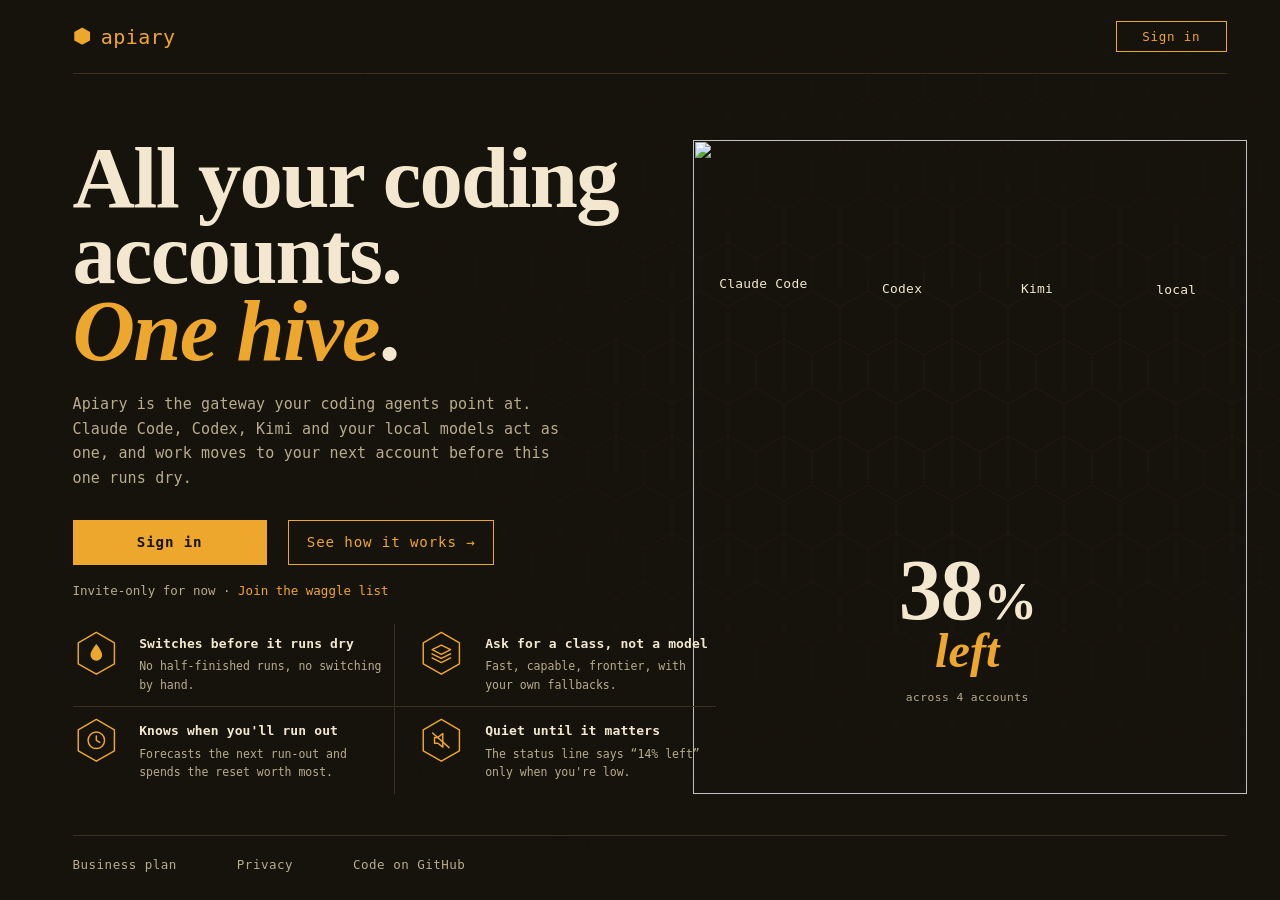
==== commit c455929b: "site: tell search engines what's here, and ask no one else for anything robots.txt and sitemap.xml a" ====
--- a/site/static/index.html
+++ b/site/static/index.html
@@ -4,23 +4,33 @@
 <meta charset="utf-8">
 <meta name="viewport" content="width=device-width, initial-scale=1, viewport-fit=cover">
 <title>Apiary — all your coding accounts, one hive</title>
-<meta name="description" content="Apiary is the gateway your coding agents point at. Claude Code, Codex, Kimi and your local models act as one, and work moves to your next account before this one runs dry.">
+<meta name="description" content="Apiary is the gateway your coding agents point at. Claude Code, Codex, Kimi and local models act as one, and work moves on before an account runs dry.">
 <link rel="canonical" href="https://apiary.wtf/">
 <meta property="og:site_name" content="Apiary">
 <meta property="og:url" content="https://apiary.wtf/">
 <meta property="og:title" content="Apiary — all your coding accounts, one hive">
 <meta property="og:description" content="The gateway your coding agents point at. Your accounts act as one, and work moves to the next before one runs dry.">
 <meta property="og:type" content="website">
-<meta property="og:image" content="https://apiary.wtf/og/front.jpg">
+<meta property="og:image" content="https://apiary.wtf/og/front.jpg?v=2">
 <meta property="og:image:width" content="1200">
 <meta property="og:image:height" content="630">
-<meta property="og:image:alt" content="“All your coding accounts. One hive.” Four honey jars feeding one hexagon.">
+<meta property="og:image:alt" content="“All your coding accounts. One hive.” Apiary, over four honey jars feeding one hexagon that reads 38% left.">
 <meta name="twitter:card" content="summary_large_image">
+<script type="application/ld+json">
+{"@context": "https://schema.org", "@graph": [
+  {"@type": "WebSite", "@id": "https://apiary.wtf/#site", "name": "Apiary", "url": "https://apiary.wtf/",
+   "publisher": {"@id": "https://apiary.wtf/#apiary"}},
+  {"@type": "Organization", "@id": "https://apiary.wtf/#apiary", "name": "Apiary", "url": "https://apiary.wtf/",
+   "logo": "https://apiary.wtf/apple-touch-icon.png", "sameAs": ["https://github.com/antialias/apiary"]}
+]}
+</script>
 <meta name="theme-color" content="#16130d">
-<link rel="preconnect" href="https://fonts.googleapis.com">
-<link rel="preconnect" href="https://fonts.gstatic.com" crossorigin>
-<link href="https://fonts.googleapis.com/css2?family=Fraunces:ital,opsz,wght,SOFT,WONK@0,9..144,400..900,50,1;1,9..144,400..900,50,1&family=IBM+Plex+Mono:wght@400;500;600&display=swap" rel="stylesheet">
-<link rel="icon" href="data:image/svg+xml,<svg xmlns='http://www.w3.org/2000/svg' viewBox='0 0 100 100'><polygon points='50 3 93 27 93 73 50 97 7 73 7 27' fill='%23eda72c'/></svg>">
+<link rel="preload" href="/fonts/fraunces-latin.woff2" as="font" type="font/woff2" crossorigin>
+<link rel="preload" href="/fonts/fraunces-italic-latin.woff2" as="font" type="font/woff2" crossorigin>
+<link rel="stylesheet" href="/fonts/fonts.css">
+<link rel="icon" href="/favicon.ico" sizes="48x48">
+<link rel="icon" href="/favicon.svg" type="image/svg+xml">
+<link rel="apple-touch-icon" href="/apple-touch-icon.png">
 <style>
 :root{
   --wax:#16130d;
